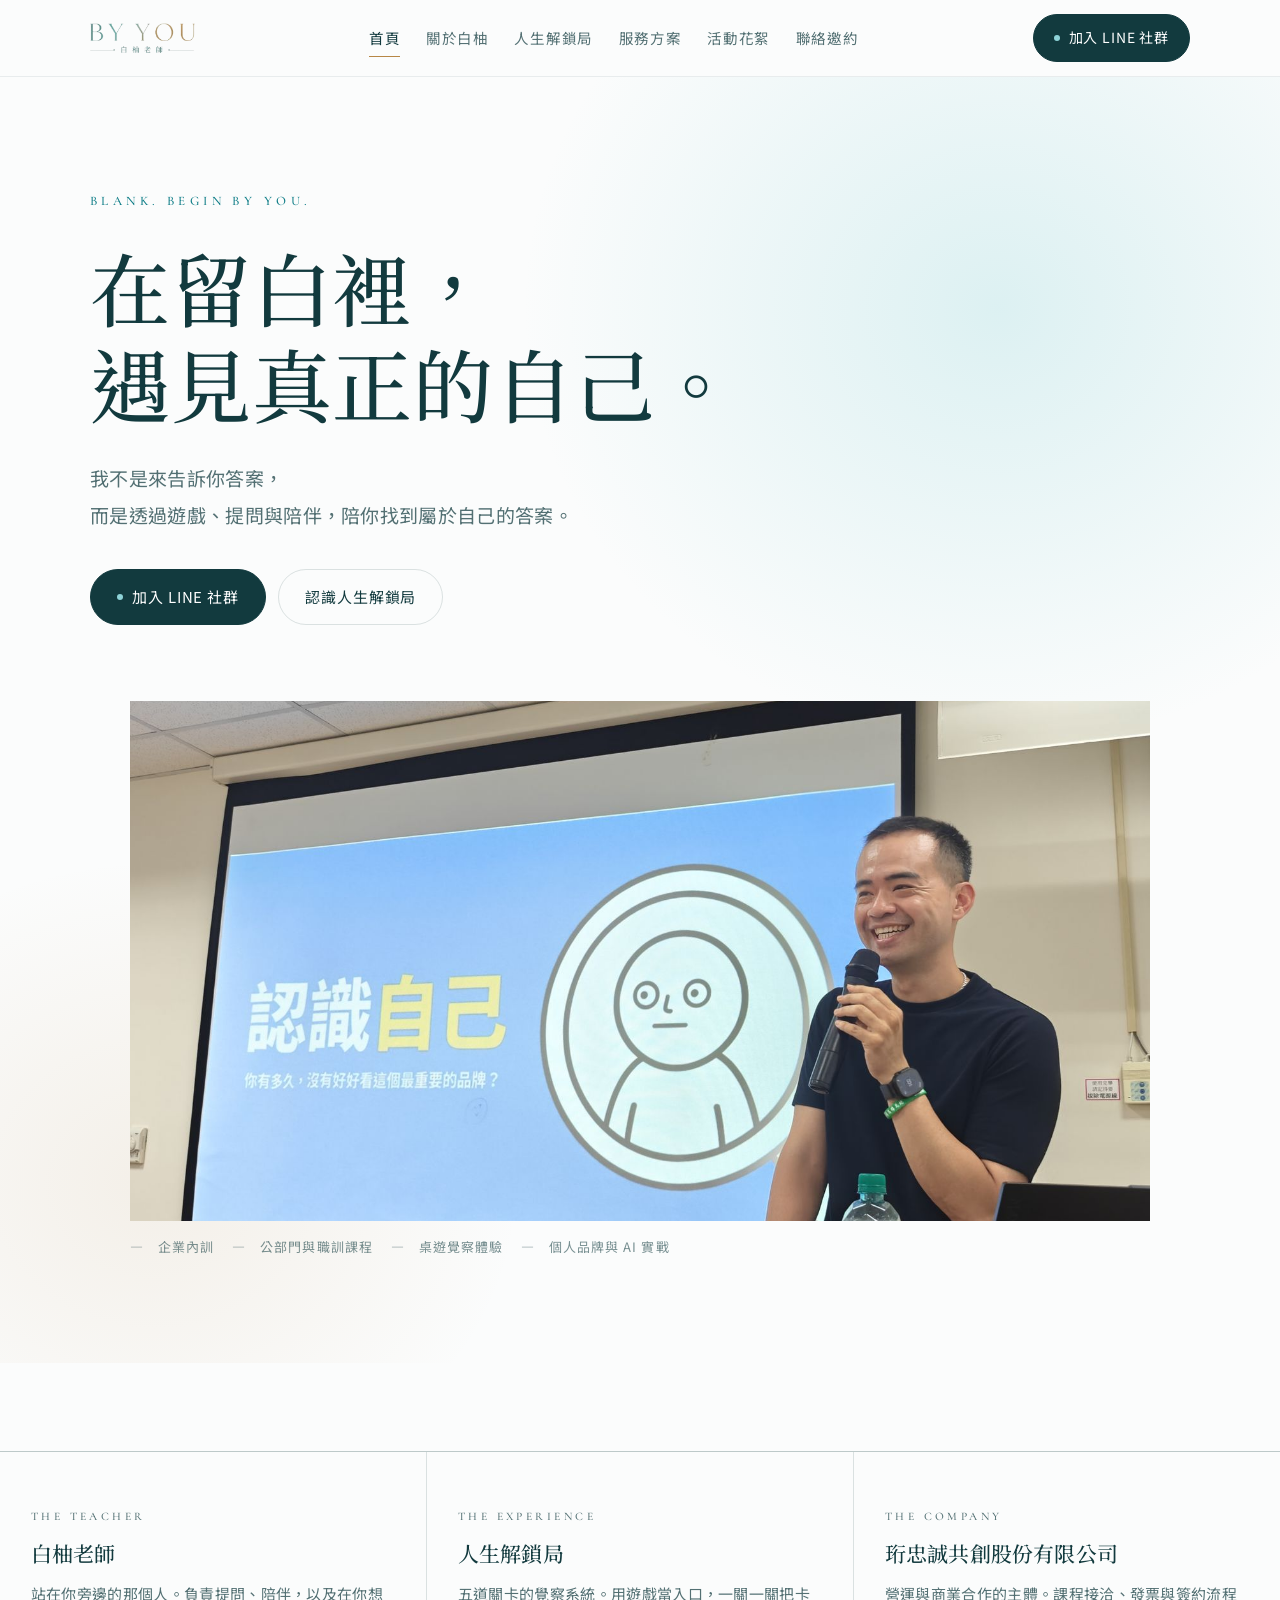
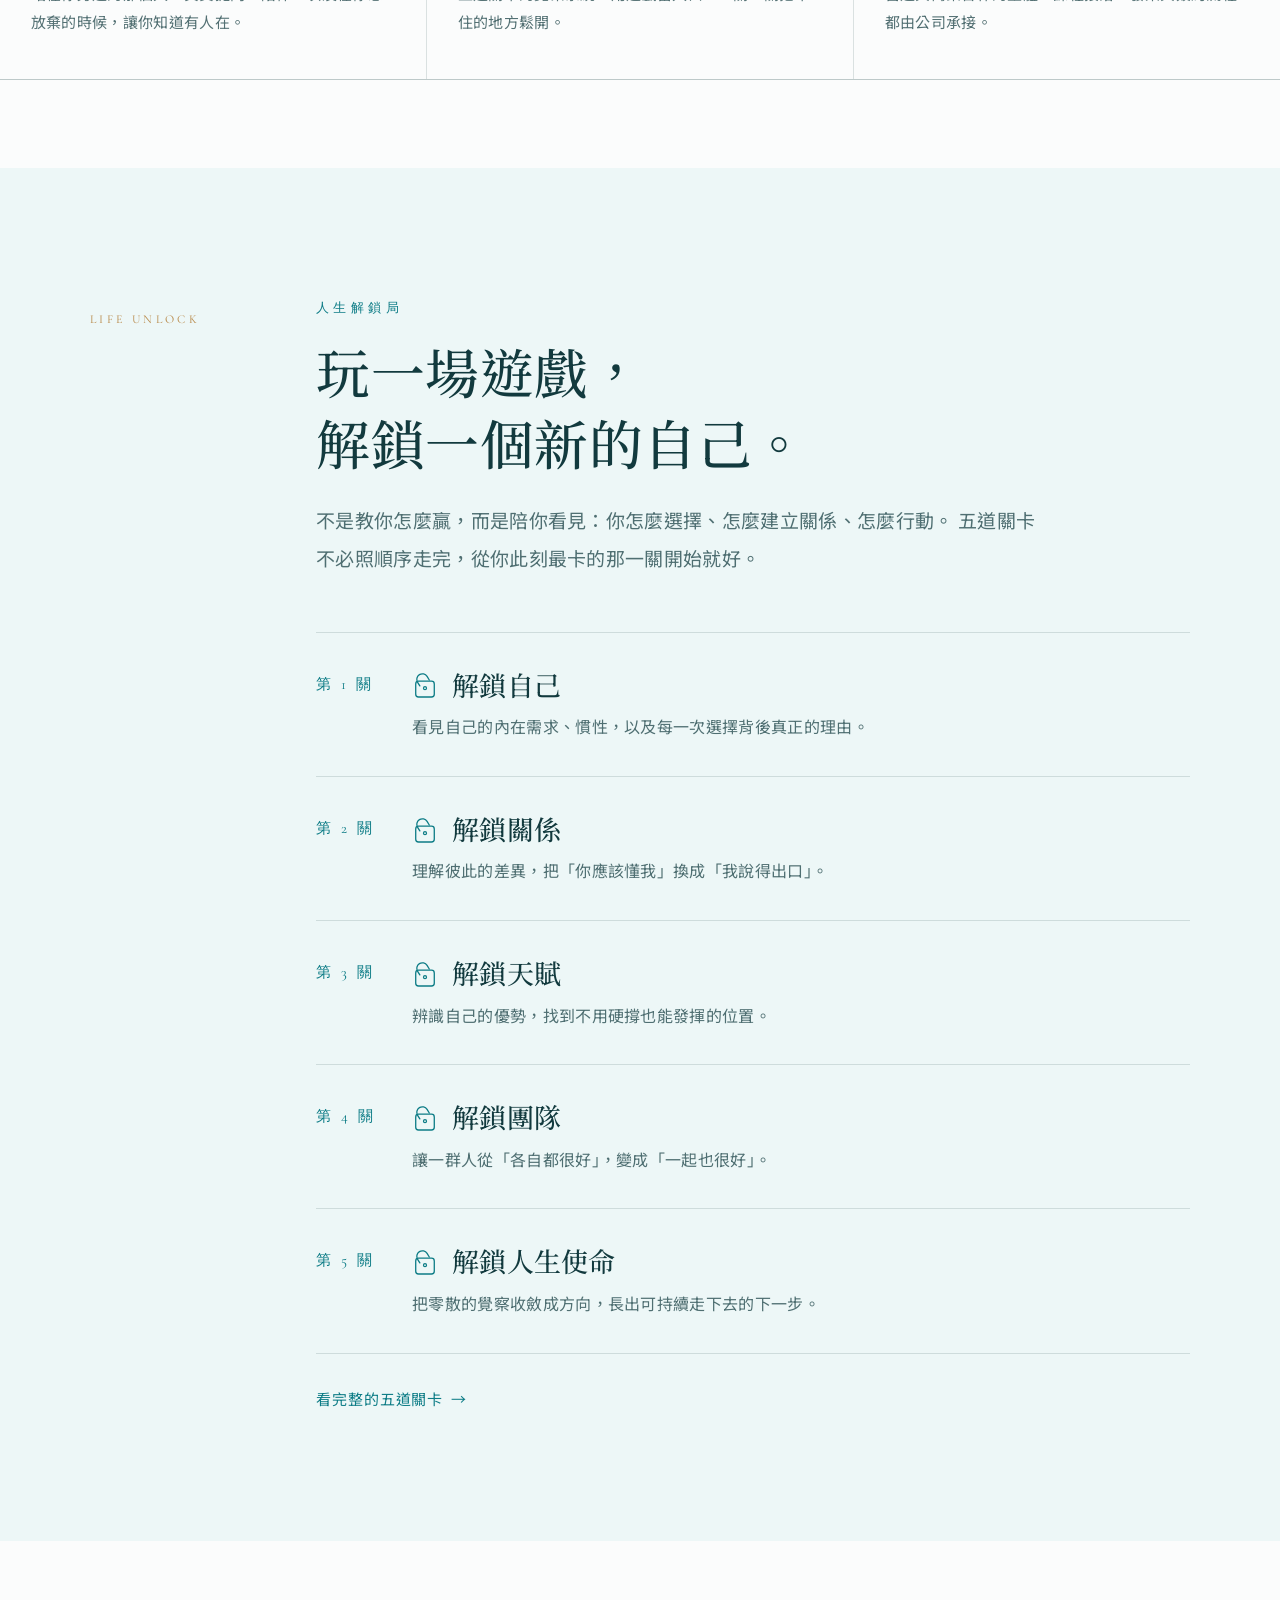
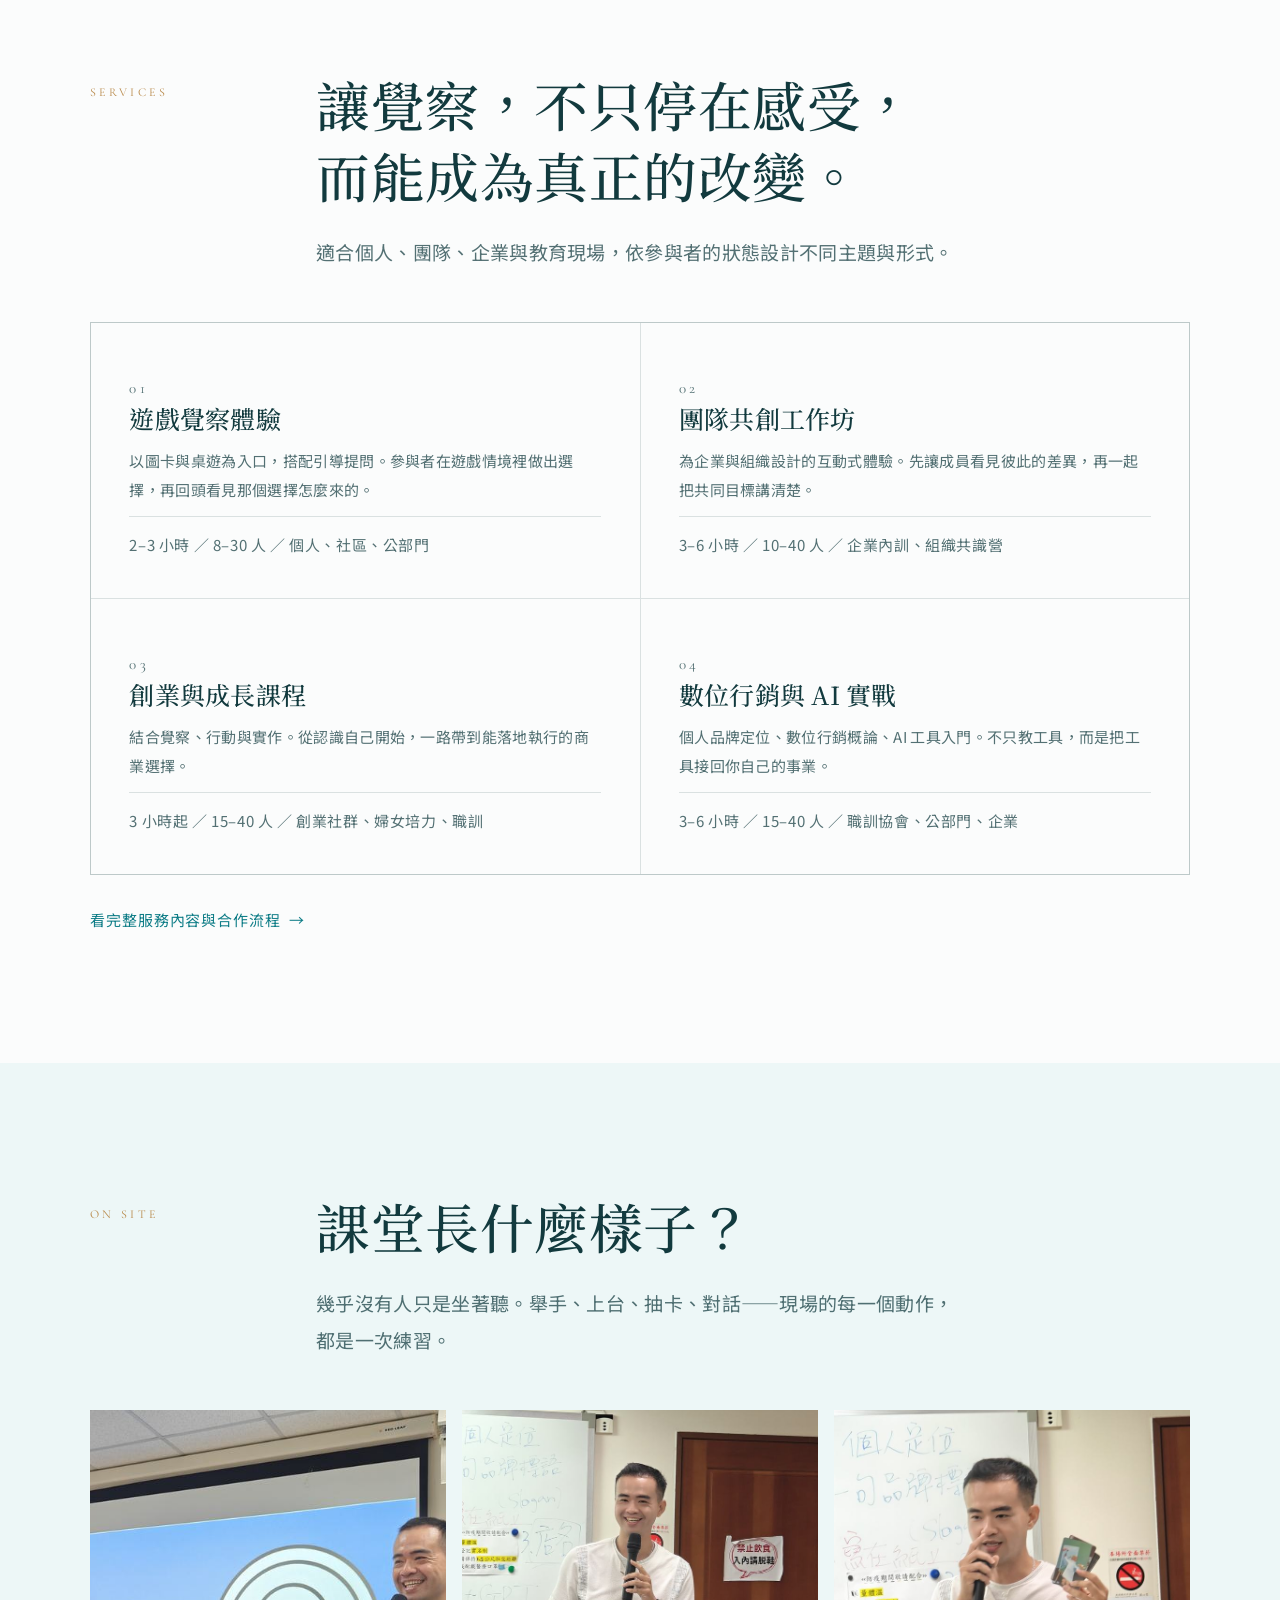
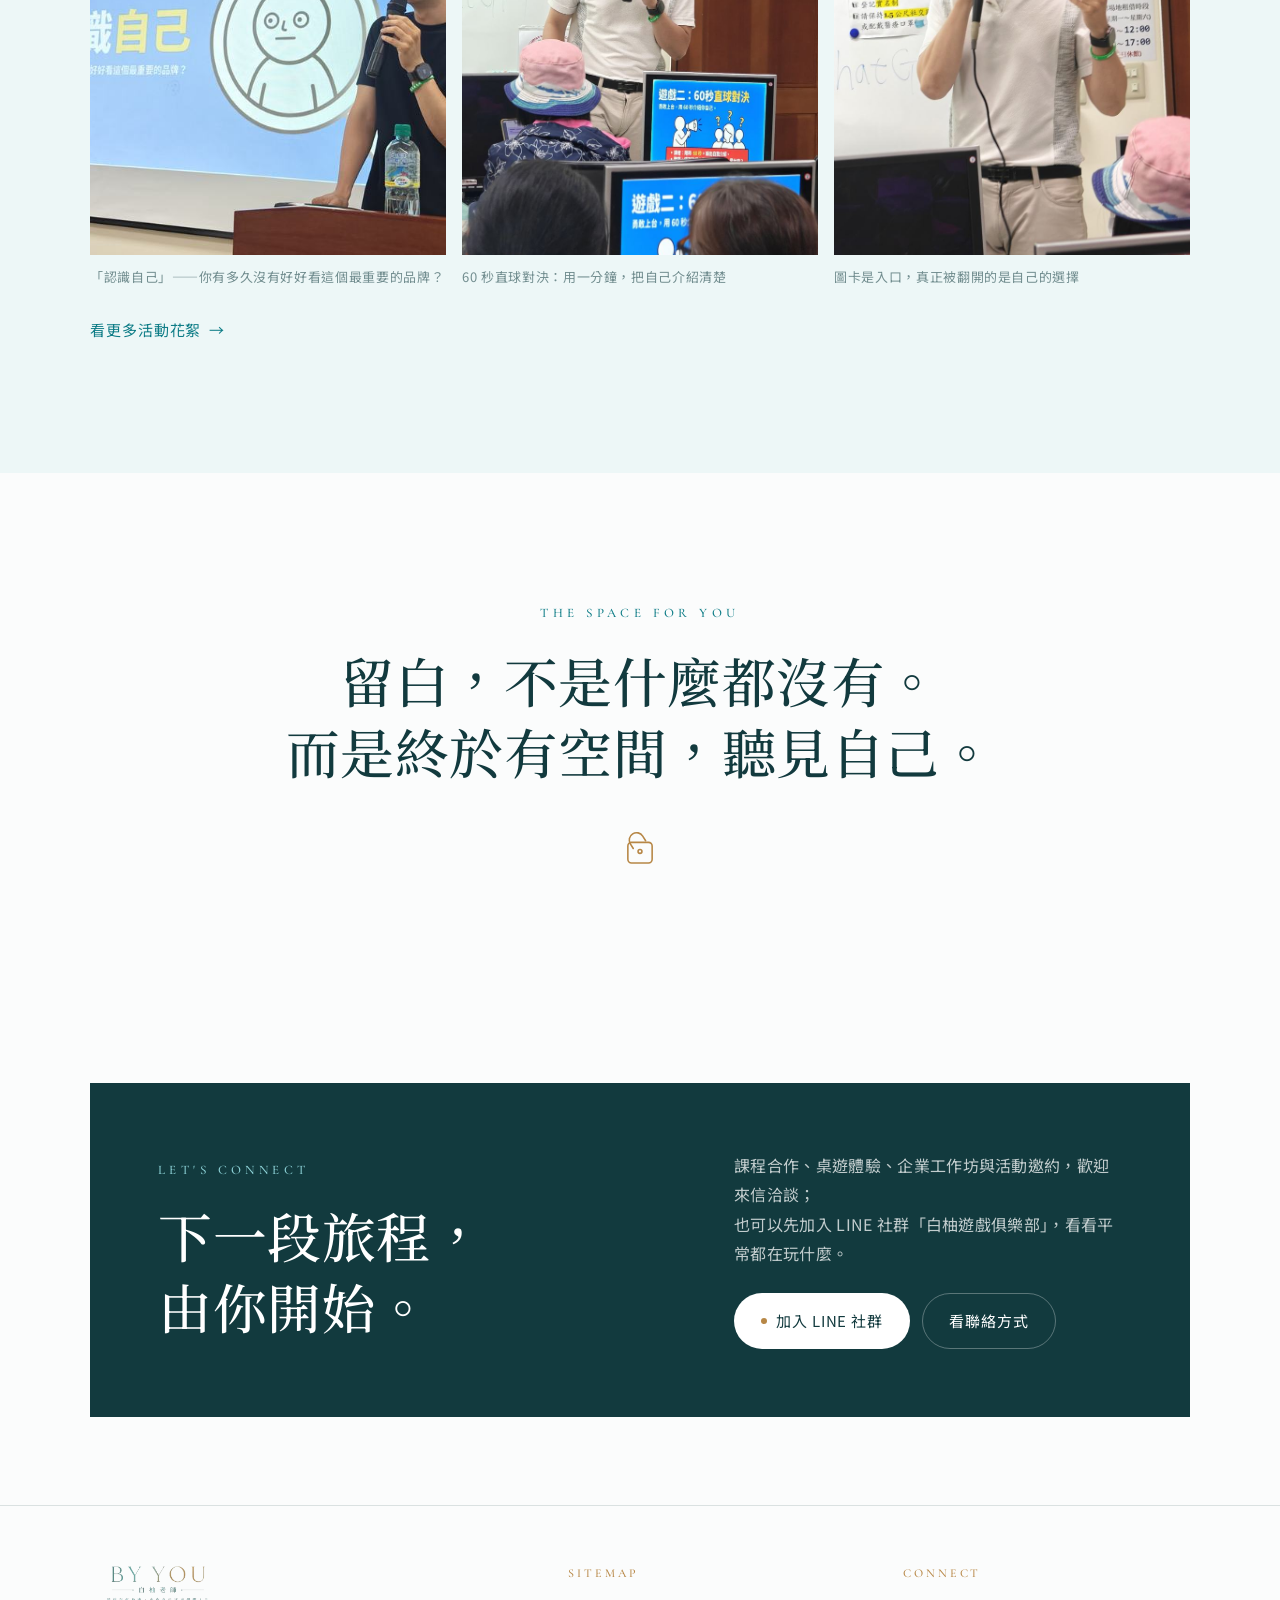
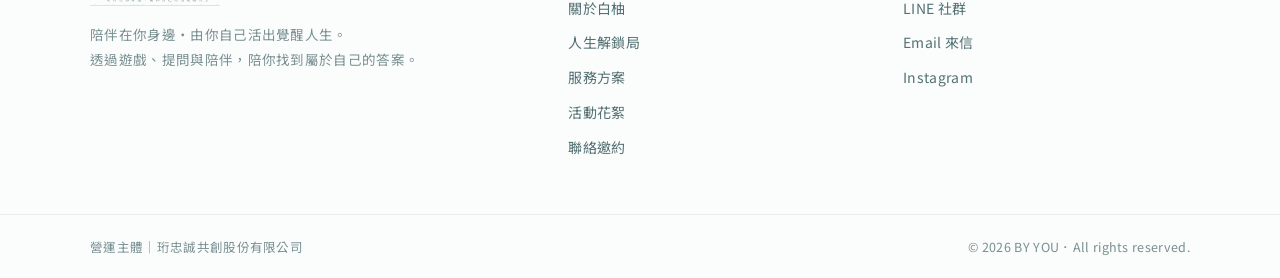
==== index.html @ 6348e29b "Add files via upload First version" ====
<!doctype html>
<html lang="zh-Hant">
<head>
<meta charset="utf-8">
<meta name="viewport" content="width=device-width,initial-scale=1">
<title>白柚老師 BY YOU｜在留白裡，遇見真正的自己</title>
<meta name="description" content="白柚老師透過遊戲、提問與陪伴，陪你看見自己、理解自己，活出由你選擇的人生。提供遊戲覺察體驗、團隊共創工作坊、創業成長課程與數位行銷 AI 實戰。">
<meta name="theme-color" content="#123a3e">
<meta property="og:type" content="website">
<meta property="og:site_name" content="BY YOU｜白柚老師">
<meta property="og:title" content="白柚老師 BY YOU｜在留白裡，遇見真正的自己">
<meta property="og:description" content="白柚老師透過遊戲、提問與陪伴，陪你看見自己、理解自己，活出由你選擇的人生。提供遊戲覺察體驗、團隊共創工作坊、創業成長課程與數位行銷 AI 實戰。">
<meta property="og:image" content="assets/img/og-cover.jpg">
<meta property="og:locale" content="zh_TW">
<meta name="twitter:card" content="summary_large_image">
<link rel="icon" href="favicon.svg" type="image/svg+xml">
<link rel="apple-touch-icon" href="assets/img/apple-touch-icon.png">
<link rel="preconnect" href="https://fonts.googleapis.com">
<link rel="preconnect" href="https://fonts.gstatic.com" crossorigin>
<link rel="stylesheet" href="https://fonts.googleapis.com/css2?family=Cormorant+Garamond:wght@300;400;500&family=Noto+Sans+TC:wght@300;400;500&family=Noto+Serif+TC:wght@400;500;600&display=swap">
<link rel="stylesheet" href="assets/css/style.css">
</head>
<body>
<a class="skip" href="#main">跳到主要內容</a>
<header class="hd">
  <div class="hd__in">
    <a class="hd__logo" href="index.html" aria-label="BY YOU 白柚老師 首頁">
      <img src="assets/img/logo-mark.png" alt="BY YOU 白柚老師" width="332" height="95">
    </a>
    <nav class="hd__nav" aria-label="主選單"><a href="index.html" aria-current="page">首頁</a><a href="about.html">關於白柚</a><a href="unlock.html">人生解鎖局</a><a href="services.html">服務方案</a><a href="gallery.html">活動花絮</a><a href="contact.html">聯絡邀約</a></nav>
    <a class="btn btn--solid hd__cta" data-link="line" href="contact.html">
      <span class="btn__dot"></span>加入 LINE 社群
    </a>
    <button class="hd__burger" type="button" aria-label="開啟選單" aria-expanded="false" aria-controls="mobile-menu">
      <span></span>
    </button>
  </div>
</header>
<nav class="menu" id="mobile-menu" aria-label="行動版選單">
  <a href="index.html" aria-current="page">首頁</a><a href="about.html">關於白柚</a><a href="unlock.html">人生解鎖局</a><a href="services.html">服務方案</a><a href="gallery.html">活動花絮</a><a href="contact.html">聯絡邀約</a>
  <a class="btn btn--solid" data-link="line" href="contact.html"><span class="btn__dot"></span>加入 LINE 社群</a>
</nav>

<main id="main">
<section class="hero">
  <div class="hero__in">
    <p class="eyebrow">Blank. Begin by you.</p>
    <h1 class="h-xl">在留白裡，<br>遇見真正的自己。</h1>
    <p class="lede">我不是來告訴你答案，<br>而是透過遊戲、提問與陪伴，陪你找到屬於自己的答案。</p>
    <div class="btns">
      <a class="btn btn--solid" data-link="line" href="contact.html"><span class="btn__dot"></span>加入 LINE 社群</a>
      <a class="btn" href="unlock.html">認識人生解鎖局</a>
    </div>
    <figure class="hero__fig" data-reveal>
      <img src="assets/img/gallery/talk-know-yourself.jpg" alt="白柚老師在課堂上帶領「認識自己」單元" width="1600" height="1203" fetchpriority="high">
      <figcaption class="hero__cap">
        <span>企業內訓</span><span>公部門與職訓課程</span><span>桌遊覺察體驗</span><span>個人品牌與 AI 實戰</span>
      </figcaption>
    </figure>
  </div>
</section>

<section class="sec--tight">
  <div class="tri">
    <article data-reveal>
      <p class="eyebrow">The teacher</p>
      <h3>白柚老師</h3>
      <p>站在你旁邊的那個人。負責提問、陪伴，以及在你想放棄的時候，讓你知道有人在。</p>
    </article>
    <article data-reveal>
      <p class="eyebrow">The experience</p>
      <h3>人生解鎖局</h3>
      <p>五道關卡的覺察系統。用遊戲當入口，一關一關把卡住的地方鬆開。</p>
    </article>
    <article data-reveal>
      <p class="eyebrow">The company</p>
      <h3><span data-text="company">珩忠誠共創股份有限公司</span></h3>
      <p>營運與商業合作的主體。課程接洽、發票與簽約流程都由公司承接。</p>
    </article>
  </div>
</section>

<section class="sec sec--mist">
  <div class="wrap">
    <div class="rail">
      <p class="label">Life unlock</p>
      <div>
        <p class="eyebrow">人生解鎖局</p>
        <h2 class="h-lg" style="margin-top:16px">玩一場遊戲，<br>解鎖一個新的自己。</h2>
        <p class="lede" style="margin-top:24px;max-width:38em">
          不是教你怎麼贏，而是陪你看見：你怎麼選擇、怎麼建立關係、怎麼行動。
          五道關卡不必照順序走完，從你此刻最卡的那一關開始就好。</p>
        <div class="track">
  <article class="gate" data-i="0">
    <div class="gate__no">第 1 關</div>
    <div>
      <div class="gate__hd"><svg class="lock" viewBox="0 0 28 34" aria-hidden="true"><path class="lock__shackle" d="M8 14V9.5a6 6 0 0 1 12 0V14"/><rect x="4" y="14" width="20" height="17" rx="3"/><circle cx="14" cy="21.5" r="1.6"/></svg><h3>解鎖自己</h3></div>
      <p>看見自己的內在需求、慣性，以及每一次選擇背後真正的理由。</p>
      
    </div>
  </article>
  <article class="gate" data-i="1">
    <div class="gate__no">第 2 關</div>
    <div>
      <div class="gate__hd"><svg class="lock" viewBox="0 0 28 34" aria-hidden="true"><path class="lock__shackle" d="M8 14V9.5a6 6 0 0 1 12 0V14"/><rect x="4" y="14" width="20" height="17" rx="3"/><circle cx="14" cy="21.5" r="1.6"/></svg><h3>解鎖關係</h3></div>
      <p>理解彼此的差異，把「你應該懂我」換成「我說得出口」。</p>
      
    </div>
  </article>
  <article class="gate" data-i="2">
    <div class="gate__no">第 3 關</div>
    <div>
      <div class="gate__hd"><svg class="lock" viewBox="0 0 28 34" aria-hidden="true"><path class="lock__shackle" d="M8 14V9.5a6 6 0 0 1 12 0V14"/><rect x="4" y="14" width="20" height="17" rx="3"/><circle cx="14" cy="21.5" r="1.6"/></svg><h3>解鎖天賦</h3></div>
      <p>辨識自己的優勢，找到不用硬撐也能發揮的位置。</p>
      
    </div>
  </article>
  <article class="gate" data-i="3">
    <div class="gate__no">第 4 關</div>
    <div>
      <div class="gate__hd"><svg class="lock" viewBox="0 0 28 34" aria-hidden="true"><path class="lock__shackle" d="M8 14V9.5a6 6 0 0 1 12 0V14"/><rect x="4" y="14" width="20" height="17" rx="3"/><circle cx="14" cy="21.5" r="1.6"/></svg><h3>解鎖團隊</h3></div>
      <p>讓一群人從「各自都很好」，變成「一起也很好」。</p>
      
    </div>
  </article>
  <article class="gate" data-i="4">
    <div class="gate__no">第 5 關</div>
    <div>
      <div class="gate__hd"><svg class="lock" viewBox="0 0 28 34" aria-hidden="true"><path class="lock__shackle" d="M8 14V9.5a6 6 0 0 1 12 0V14"/><rect x="4" y="14" width="20" height="17" rx="3"/><circle cx="14" cy="21.5" r="1.6"/></svg><h3>解鎖人生使命</h3></div>
      <p>把零散的覺察收斂成方向，長出可持續走下去的下一步。</p>
      
    </div>
  </article>
</div>
        <p style="margin-top:30px"><a class="tlink" href="unlock.html">看完整的五道關卡</a></p>
      </div>
    </div>
  </div>
</section>

<section class="sec">
  <div class="wrap">
    <div class="rail">
      <p class="label">Services</p>
      <div>
        <h2 class="h-lg">讓覺察，不只停在感受，<br>而能成為真正的改變。</h2>
        <p class="lede" style="margin-top:22px;max-width:34em">
          適合個人、團隊、企業與教育現場，依參與者的狀態設計不同主題與形式。</p>
      </div>
    </div>
    <div class="grid grid--2">
      <article class="card" data-reveal>
        <p class="card__k">01</p>
        <h3>遊戲覺察體驗</h3><p>以圖卡與桌遊為入口，搭配引導提問。參與者在遊戲情境裡做出選擇，再回頭看見那個選擇怎麼來的。</p>
        <p class="card__meta">2–3 小時 ／ 8–30 人 ／ 個人、社區、公部門</p>
      </article><article class="card" data-reveal>
        <p class="card__k">02</p>
        <h3>團隊共創工作坊</h3><p>為企業與組織設計的互動式體驗。先讓成員看見彼此的差異，再一起把共同目標講清楚。</p>
        <p class="card__meta">3–6 小時 ／ 10–40 人 ／ 企業內訓、組織共識營</p>
      </article><article class="card" data-reveal>
        <p class="card__k">03</p>
        <h3>創業與成長課程</h3><p>結合覺察、行動與實作。從認識自己開始，一路帶到能落地執行的商業選擇。</p>
        <p class="card__meta">3 小時起 ／ 15–40 人 ／ 創業社群、婦女培力、職訓</p>
      </article><article class="card" data-reveal>
        <p class="card__k">04</p>
        <h3>數位行銷與 AI 實戰</h3><p>個人品牌定位、數位行銷概論、AI 工具入門。不只教工具，而是把工具接回你自己的事業。</p>
        <p class="card__meta">3–6 小時 ／ 15–40 人 ／ 職訓協會、公部門、企業</p>
      </article>
    </div>
    <p style="margin-top:30px"><a class="tlink" href="services.html">看完整服務內容與合作流程</a></p>
  </div>
</section>

<section class="sec sec--mist">
  <div class="wrap">
    <div class="rail">
      <p class="label">On site</p>
      <div>
        <h2 class="h-lg">課堂長什麼樣子？</h2>
        <p class="lede" style="margin-top:22px;max-width:34em">
          幾乎沒有人只是坐著聽。舉手、上台、抽卡、對話——現場的每一個動作，都是一次練習。</p>
      </div>
    </div>
    <div class="strip">
      <figure><a href="gallery.html">
        <img src="assets/img/thumbs/talk-know-yourself.jpg" alt="「認識自己」——你有多久沒有好好看這個最重要的品牌？" loading="lazy">
      </a><figcaption>「認識自己」——你有多久沒有好好看這個最重要的品牌？</figcaption></figure><figure><a href="gallery.html">
        <img src="assets/img/thumbs/game-60sec-smile.jpg" alt="60 秒直球對決：用一分鐘，把自己介紹清楚" loading="lazy">
      </a><figcaption>60 秒直球對決：用一分鐘，把自己介紹清楚</figcaption></figure><figure><a href="gallery.html">
        <img src="assets/img/thumbs/cards-branding.jpg" alt="圖卡是入口，真正被翻開的是自己的選擇" loading="lazy">
      </a><figcaption>圖卡是入口，真正被翻開的是自己的選擇</figcaption></figure>
    </div>
    <p style="margin-top:26px"><a class="tlink" href="gallery.html">看更多活動花絮</a></p>
  </div>
</section>

<section class="sec" style="text-align:center">
  <div class="wrap" data-reveal>
    <p class="eyebrow">The space for you</p>
    <h2 class="h-lg" style="margin-top:20px">留白，不是什麼都沒有。<br>而是終於有空間，聽見自己。</h2>
    <svg class="mark" viewBox="0 0 28 34" aria-hidden="true"><path class="lock__shackle" d="M8 14V9.5a6 6 0 0 1 12 0V14"/><rect x="4" y="14" width="20" height="17" rx="3"/><circle cx="14" cy="21.5" r="1.6"/></svg>
  </div>
</section>

<section class="sec sec--tight">
  <div class="wrap">
    <div class="cta" data-reveal>
      <div>
        <p class="eyebrow">Let's connect</p>
        <h2 class="h-lg">下一段旅程，<br>由你開始。</h2>
      </div>
      <div>
        <p>課程合作、桌遊體驗、企業工作坊與活動邀約，歡迎來信洽談；<br>也可以先加入 LINE 社群「白柚遊戲俱樂部」，看看平常都在玩什麼。</p>
        <div class="btns">
          <a class="btn btn--light" data-link="line" href="contact.html"><span class="btn__dot"></span>加入 LINE 社群</a>
          <a class="btn" href="contact.html">看聯絡方式</a>
        </div>
      </div>
    </div>
  </div>
</section>
</main>
<footer class="ft">
  <div class="ft__in">
    <div>
      <img src="assets/img/logo.png" alt="BY YOU 白柚老師" width="463" height="142">
      <p>陪伴在你身邊・由你自己活出覺醒人生。<br>
      透過遊戲、提問與陪伴，陪你找到屬於自己的答案。</p>
    </div>
    <div>
      <h4>Sitemap</h4>
      <ul>
        <li><a href="about.html">關於白柚</a></li>
        <li><a href="unlock.html">人生解鎖局</a></li>
        <li><a href="services.html">服務方案</a></li>
        <li><a href="gallery.html">活動花絮</a></li>
        <li><a href="contact.html">聯絡邀約</a></li>
      </ul>
    </div>
    <div>
      <h4>Connect</h4>
      <ul>
        <li data-link-row><a data-link="line" href="contact.html">LINE 社群</a></li>
        <li data-link-row><a data-link="email" href="contact.html">Email 來信</a></li>
        <li data-link-row><a data-link="facebook" href="contact.html">Facebook</a></li>
        <li data-link-row><a data-link="instagram" href="contact.html">Instagram</a></li>
      </ul>
    </div>
  </div>
  <div class="ft__bar">
    <div>
      <span>營運主體｜<span data-text="company">珩忠誠共創股份有限公司</span></span>
      <span>© <span data-year>2026</span> BY YOU．All rights reserved.</span>
    </div>
  </div>
</footer>
<script src="assets/js/site-config.js"></script>
<script src="assets/js/main.js"></script>
</body>
</html>
---- assets/css/style.css ----
/* =========================================================
   BY YOU｜白柚老師　主樣式
   色票　ink 深墨青 / teal 主青綠 / gold 品牌金 / mist 淺青
   字體　中文標題 Noto Serif TC．英文標題 Cormorant Garamond．內文 Noto Sans TC
   ========================================================= */

:root{
  --ink:#123a3e;
  --ink-70:rgba(18,58,62,.72);
  --ink-55:rgba(18,58,62,.56);
  --teal:#0d7c86;
  --teal-soft:#8ed3d8;
  --gold:#b78746;
  --mist:#edf7f7;
  --paper:#fbfcfc;
  --line:rgba(18,58,62,.14);
  --line-soft:rgba(18,58,62,.08);

  --serif:"Noto Serif TC","Songti TC","PingFang TC","Microsoft JhengHei",serif;
  --sans:"Noto Sans TC","PingFang TC","Microsoft JhengHei","Helvetica Neue",Arial,sans-serif;
  --latin:"Cormorant Garamond",Georgia,"Times New Roman",serif;

  --gut:clamp(20px,5vw,40px);
  --sec:clamp(72px,10vw,132px);
  --max:1180px;
}

/* ---------- 基礎 ---------- */
*,*::before,*::after{box-sizing:border-box}
html{scroll-behavior:smooth;-webkit-text-size-adjust:100%}
body{
  margin:0;background:var(--paper);color:var(--ink);
  font-family:var(--sans);font-weight:400;font-size:16px;line-height:1.85;
  letter-spacing:.02em;-webkit-font-smoothing:antialiased;
}
img{max-width:100%;display:block}
a{color:inherit;text-decoration:none}
h1,h2,h3,h4{font-family:var(--serif);font-weight:500;margin:0;line-height:1.32;letter-spacing:.01em}
p{margin:0}
ul{margin:0;padding:0;list-style:none}
:focus-visible{outline:2px solid var(--teal);outline-offset:3px;border-radius:2px}
.skip{position:absolute;left:-9999px}
.skip:focus{left:16px;top:16px;z-index:99;background:var(--ink);color:#fff;padding:10px 16px;border-radius:999px}

/* ---------- 版面工具 ---------- */
.wrap{max-width:var(--max);margin-inline:auto;padding-inline:var(--gut)}
.sec{padding-block:var(--sec)}
.sec--tight{padding-block:clamp(56px,7vw,88px)}
.sec--mist{background:var(--mist)}
.rail{display:grid;grid-template-columns:170px minmax(0,1fr);gap:clamp(24px,5vw,56px)}
.stack>*+*{margin-top:22px}

.eyebrow{
  font-family:var(--latin);font-size:13px;font-weight:500;
  letter-spacing:.34em;text-transform:uppercase;color:var(--teal);margin:0;
}
.label{
  font-family:var(--latin);font-size:12px;letter-spacing:.28em;
  text-transform:uppercase;color:var(--gold);padding-top:12px;
}
.lede{font-size:clamp(17px,1.5vw,19px);color:var(--ink-70);line-height:1.95}
.muted{color:var(--ink-55);font-size:15px}
.h-xl{font-size:clamp(38px,6.4vw,80px);line-height:1.2}
.h-lg{font-size:clamp(30px,4.2vw,54px)}
.h-md{font-size:clamp(23px,2.6vw,32px)}
.rule{height:1px;background:var(--line);border:0;margin:0}

/* 品牌記號：鎖環弧線分隔 */
.mark{display:block;width:34px;height:42px;margin:38px auto 0;overflow:visible}
.mark *{fill:none;stroke:var(--gold);stroke-width:1.3;stroke-linecap:round}
.mark .lock__shackle{transform:rotate(-32deg) translate(-1px,-2px);transform-origin:20px 13px}

/* ---------- 按鈕 ---------- */
.btn{
  display:inline-flex;align-items:center;gap:9px;
  padding:13px 26px;border:1px solid var(--line);border-radius:999px;
  font-size:15px;letter-spacing:.06em;background:transparent;color:var(--ink);
  transition:background .25s ease,color .25s ease,border-color .25s ease,transform .25s ease;
}
.btn:hover{border-color:var(--ink);transform:translateY(-2px)}
.btn--solid{background:var(--ink);color:#fff;border-color:var(--ink)}
.btn--solid:hover{background:var(--teal);border-color:var(--teal)}
.btn--light{background:#fff;color:var(--ink);border-color:#fff}
.btn--light:hover{background:var(--mist);border-color:var(--mist)}
.btn__dot{width:6px;height:6px;border-radius:50%;background:var(--gold);flex:none}
.btn--solid .btn__dot{background:var(--teal-soft)}
.btns{display:flex;flex-wrap:wrap;gap:12px}

.tlink{
  display:inline-flex;align-items:center;gap:8px;color:var(--teal);
  font-size:15px;letter-spacing:.06em;border-bottom:1px solid transparent;transition:border-color .25s
}
.tlink:hover{border-color:var(--teal)}
.tlink::after{content:"→";transition:transform .25s}
.tlink:hover::after{transform:translateX(4px)}

/* ---------- 頁首 ---------- */
.hd{
  position:sticky;top:0;z-index:40;background:rgba(251,252,252,.9);
  backdrop-filter:blur(14px);-webkit-backdrop-filter:blur(14px);
  border-bottom:1px solid var(--line-soft);
}
.hd__in{max-width:var(--max);margin-inline:auto;padding-inline:var(--gut);
  height:76px;display:flex;align-items:center;justify-content:space-between;gap:20px}
.hd__logo img{height:30px;width:auto}
.hd__nav{display:flex;align-items:center;gap:clamp(14px,2vw,28px)}
.hd__nav a{font-size:14.5px;letter-spacing:.05em;color:var(--ink-70);position:relative;padding-block:6px}
.hd__nav a:hover{color:var(--ink)}
.hd__nav a[aria-current="page"]{color:var(--ink)}
.hd__nav a[aria-current="page"]::after{
  content:"";position:absolute;left:0;right:0;bottom:0;height:1px;background:var(--gold)
}
.hd__cta{padding:10px 20px;font-size:14px}
.hd__burger{display:none;width:44px;height:44px;border:1px solid var(--line);border-radius:50%;
  background:transparent;cursor:pointer;align-items:center;justify-content:center}
.hd__burger span{display:block;width:16px;height:1px;background:var(--ink);position:relative}
.hd__burger span::before,.hd__burger span::after{
  content:"";position:absolute;left:0;width:16px;height:1px;background:var(--ink);transition:transform .3s}
.hd__burger span::before{top:-5px}.hd__burger span::after{top:5px}
.hd__burger[aria-expanded="true"] span{background:transparent}
.hd__burger[aria-expanded="true"] span::before{top:0;transform:rotate(45deg)}
.hd__burger[aria-expanded="true"] span::after{top:0;transform:rotate(-45deg)}

/* 行動版選單 */
.menu{
  position:fixed;inset:0;z-index:39;background:var(--paper);
  display:flex;flex-direction:column;justify-content:center;gap:6px;
  padding:0 var(--gut);opacity:0;visibility:hidden;transition:opacity .3s ease,visibility .3s
}
.menu.is-open{opacity:1;visibility:visible}
.menu a{font-family:var(--serif);font-size:27px;padding:12px 0;border-bottom:1px solid var(--line-soft)}
.menu .btn{margin-top:26px;align-self:flex-start}

/* ---------- 首屏 ---------- */
.hero{
  position:relative;padding-block:clamp(64px,9vw,112px) clamp(56px,7vw,88px);
  background:
    radial-gradient(60% 55% at 78% 18%,rgba(141,211,216,.28),transparent 62%),
    radial-gradient(48% 42% at 12% 86%,rgba(183,135,70,.11),transparent 60%),
    var(--paper);
}
.hero__in{max-width:var(--max);margin-inline:auto;padding-inline:var(--gut)}
.hero h1{margin-top:26px}
.hero .lede{margin-top:28px;max-width:33em}
.hero .btns{margin-top:36px}
.hero__fig{margin-top:clamp(48px,6vw,76px);position:relative}
.hero__fig img{width:100%;height:clamp(280px,46vw,520px);object-fit:cover;object-position:center 28%}
.hero__cap{
  margin-top:14px;display:flex;flex-wrap:wrap;gap:8px 18px;
  font-size:13px;letter-spacing:.08em;color:var(--ink-55)
}
.hero__cap span::before{content:"—　"}

/* 頁面小首屏（內頁） */
.phead{padding-block:clamp(56px,7vw,96px) clamp(30px,4vw,48px);background:var(--paper)}
.phead h1{margin-top:20px}
.phead .lede{margin-top:22px;max-width:36em}

/* ---------- 三品牌分工 ---------- */
.tri{display:grid;grid-template-columns:repeat(3,1fr);gap:1px;background:var(--line);border-block:1px solid var(--line)}
.tri article{background:var(--paper);padding:clamp(28px,3.4vw,42px) clamp(20px,2.4vw,32px)}
.tri h3{font-size:21px;margin-top:12px}
.tri p{margin-top:12px;color:var(--ink-70);font-size:15px;line-height:1.9}
.tri .eyebrow{font-size:11.5px;letter-spacing:.3em}

/* ---------- 解鎖軌跡（品牌記號元件） ---------- */
.track{margin-top:clamp(36px,5vw,56px);border-top:1px solid var(--line)}
.gate{
  display:grid;grid-template-columns:64px minmax(0,1fr);gap:clamp(16px,2.6vw,32px);
  padding-block:clamp(24px,3vw,34px);border-bottom:1px solid var(--line);position:relative
}
.gate__no{font-family:var(--latin);font-size:15px;letter-spacing:.2em;color:var(--gold);padding-top:4px}
.gate__hd{display:flex;align-items:center;gap:14px;flex-wrap:wrap}
.gate h3{font-size:clamp(21px,2.2vw,27px)}
.gate p{margin-top:10px;color:var(--ink-70);max-width:46em}
.gate__for{margin-top:12px;font-size:14px;color:var(--ink-55);letter-spacing:.04em}
.gate__for b{font-weight:400;color:var(--teal)}

.lock{width:26px;height:32px;flex:none;overflow:visible}
.lock path,.lock rect,.lock circle{fill:none;stroke:var(--ink);stroke-width:1.4;stroke-linecap:round}
.lock__shackle{
  transform-origin:20px 13px;
  transition:transform .55s cubic-bezier(.2,.75,.25,1);
}
.gate.is-open .lock path,.gate.is-open .lock rect,.gate.is-open .lock circle{stroke:var(--teal)}
.gate.is-open .lock__shackle{transform:rotate(-32deg) translate(-1px,-2px)}
.gate.is-open .gate__no{color:var(--teal)}

/* ---------- 卡片 ---------- */
.grid{display:grid;gap:1px;background:var(--line);border:1px solid var(--line);margin-top:clamp(34px,4.5vw,52px)}
.grid--3{grid-template-columns:repeat(3,1fr)}
.grid--2{grid-template-columns:repeat(2,1fr)}
.card{background:var(--paper);padding:clamp(28px,3vw,40px);display:flex;flex-direction:column;min-height:250px}
.sec--mist .card{background:var(--mist)}
.card h3{font-size:clamp(20px,2vw,25px);margin-top:auto}
.card p{margin-top:12px;color:var(--ink-70);font-size:15px;line-height:1.9}
.card__k{font-family:var(--latin);font-size:13px;letter-spacing:.24em;color:var(--gold);text-transform:uppercase}
.card__meta{margin-top:18px;padding-top:14px;border-top:1px solid var(--line);font-size:13.5px;color:var(--ink-55);letter-spacing:.04em}

/* 條列 */
.ticks li{position:relative;padding-left:26px;margin-top:12px;color:var(--ink-70)}
.ticks li::before{
  content:"";position:absolute;left:0;top:12px;width:12px;height:1px;background:var(--gold)
}
.steps{counter-reset:s;margin-top:12px}
.steps li{counter-increment:s;position:relative;padding-left:44px;margin-top:20px;color:var(--ink-70)}
.steps li::before{
  content:"0" counter(s);position:absolute;left:0;top:0;
  font-family:var(--latin);font-size:14px;letter-spacing:.14em;color:var(--gold)
}
.steps b{display:block;font-family:var(--serif);font-size:19px;font-weight:500;color:var(--ink);margin-bottom:2px}

/* 引言 */
.quote{
  margin-top:clamp(34px,4.5vw,52px);padding:clamp(28px,3.6vw,44px);
  border:1px solid var(--line);background:#fff;
  display:flex;justify-content:space-between;align-items:baseline;gap:18px;flex-wrap:wrap
}
.quote span{font-family:var(--latin);font-size:19px;letter-spacing:.14em;color:var(--ink-55)}
.quote strong{font-family:var(--latin);font-size:clamp(34px,5vw,54px);font-weight:400;color:var(--teal);letter-spacing:.04em}

/* 人像 / 圖文 */
.split{display:grid;grid-template-columns:minmax(0,.86fr) minmax(0,1.14fr);gap:clamp(28px,5vw,64px);align-items:start}
.split img{width:100%;aspect-ratio:4/5;object-fit:cover;object-position:center 30%}
.figcap{margin-top:12px;font-size:13px;color:var(--ink-55);letter-spacing:.06em}

/* 場域標籤 */
.tags{display:flex;flex-wrap:wrap;gap:10px;margin-top:26px}
.tags li{border:1px solid var(--line);border-radius:999px;padding:8px 18px;font-size:14px;color:var(--ink-70)}

.strip{display:grid;grid-template-columns:repeat(3,1fr);gap:16px;margin-top:clamp(34px,4.5vw,52px)}
.strip figure{margin:0}
.strip img{width:100%;aspect-ratio:4/5;object-fit:cover}
.strip figcaption{margin-top:10px;font-size:13px;color:var(--ink-55);letter-spacing:.05em}
@media (max-width:640px){.strip{grid-template-columns:1fr}}

/* ---------- 花絮 ---------- */
.shots{columns:3;column-gap:14px;margin-top:clamp(34px,4.5vw,52px)}
.shots button{
  display:block;width:100%;padding:0;border:0;background:none;cursor:zoom-in;
  margin-bottom:14px;break-inside:avoid;position:relative
}
.shots img{width:100%;transition:opacity .3s ease,transform .5s ease}
.shots button:hover img{opacity:.86;transform:scale(1.012)}
.shots figcaption{
  margin-top:8px;font-size:13px;color:var(--ink-55);letter-spacing:.05em;text-align:left
}

/* 燈箱 */
.lb{position:fixed;inset:0;z-index:60;background:rgba(18,58,62,.94);
  display:flex;align-items:center;justify-content:center;padding:24px;
  opacity:0;visibility:hidden;transition:opacity .3s ease,visibility .3s}
.lb.is-open{opacity:1;visibility:visible}
.lb img{max-width:min(1100px,92vw);max-height:82vh;object-fit:contain}
.lb__cap{position:absolute;bottom:26px;left:0;right:0;text-align:center;color:rgba(255,255,255,.72);font-size:14px;letter-spacing:.08em}
.lb__x,.lb__p,.lb__n{
  position:absolute;top:22px;right:22px;width:46px;height:46px;border-radius:50%;
  border:1px solid rgba(255,255,255,.32);background:transparent;color:#fff;font-size:19px;cursor:pointer;
  display:flex;align-items:center;justify-content:center;transition:background .25s}
.lb__x:hover,.lb__p:hover,.lb__n:hover{background:rgba(255,255,255,.14)}
.lb__p{top:50%;left:22px;right:auto;transform:translateY(-50%)}
.lb__n{top:50%;right:22px;transform:translateY(-50%)}

/* ---------- 行動呼籲區塊 ---------- */
.cta{background:var(--ink);color:#fff;padding:clamp(40px,5.4vw,68px);
  display:grid;grid-template-columns:1.15fr .85fr;gap:clamp(28px,4vw,52px);align-items:center}
.cta .eyebrow{color:var(--teal-soft)}
.cta h2{margin-top:18px}
.cta p{color:rgba(255,255,255,.74)}
.cta .btns{margin-top:24px}
.cta .btn{border-color:rgba(255,255,255,.3);color:#fff}
.cta .btn:hover{border-color:#fff}
.cta .btn--light{color:var(--ink)}

/* 聯絡資訊列 */
.info{border-top:1px solid var(--line);margin-top:clamp(34px,4.5vw,52px)}
.info div{display:grid;grid-template-columns:180px minmax(0,1fr);gap:20px;
  padding-block:22px;border-bottom:1px solid var(--line);align-items:baseline}
.info dt{font-family:var(--latin);font-size:12.5px;letter-spacing:.22em;text-transform:uppercase;color:var(--gold)}
.info dd{margin:0;color:var(--ink-70)}
.info dd a{border-bottom:1px solid var(--line);transition:border-color .25s}
.info dd a:hover{border-color:var(--teal);color:var(--teal)}

/* ---------- 頁尾 ---------- */
.ft{border-top:1px solid var(--line);margin-top:0}
.ft__in{max-width:var(--max);margin-inline:auto;padding:clamp(40px,5vw,60px) var(--gut) 44px;
  display:grid;grid-template-columns:1.5fr 1fr 1fr;gap:clamp(26px,4vw,48px)}
.ft img{height:40px;width:auto;margin-bottom:16px}
.ft p{font-size:13.5px;color:var(--ink-55);line-height:1.9}
.ft h4{font-family:var(--latin);font-size:12px;letter-spacing:.24em;text-transform:uppercase;color:var(--gold);margin-bottom:14px}
.ft li{margin-bottom:9px;font-size:14px;color:var(--ink-70)}
.ft li a:hover{color:var(--teal)}
.ft__bar{border-top:1px solid var(--line-soft)}
.ft__bar div{max-width:var(--max);margin-inline:auto;padding:20px var(--gut);
  display:flex;justify-content:space-between;gap:16px;flex-wrap:wrap;font-size:12.5px;color:var(--ink-55)}

/* ---------- 進場動畫 ---------- */
[data-reveal]{opacity:0;transform:translateY(18px);transition:opacity .8s ease,transform .8s cubic-bezier(.2,.7,.3,1)}
[data-reveal].is-in{opacity:1;transform:none}

/* ---------- 響應式 ---------- */
@media (max-width:1000px){
  .hd__nav,.hd__cta{display:none}
  .hd__burger{display:flex}
  .rail{grid-template-columns:1fr;gap:14px}
  .label{padding-top:0}
  .grid--3{grid-template-columns:repeat(2,1fr)}
  .split{grid-template-columns:1fr}
  .shots{columns:2}
  .cta{grid-template-columns:1fr}
  .ft__in{grid-template-columns:1fr 1fr}
}
@media (max-width:640px){
  body{font-size:15.5px}
  .tri{grid-template-columns:1fr}
  .grid--3,.grid--2{grid-template-columns:1fr}
  .card{min-height:0}
  .shots{columns:1}
  .gate{grid-template-columns:44px minmax(0,1fr)}
  .info div{grid-template-columns:1fr;gap:4px}
  .ft__in{grid-template-columns:1fr}
  .quote{flex-direction:column;align-items:flex-start}
  .lb__p,.lb__n{display:none}
}

@media (prefers-reduced-motion:reduce){
  html{scroll-behavior:auto}
  *,*::before,*::after{animation-duration:.01ms!important;transition-duration:.01ms!important}
  [data-reveal]{opacity:1;transform:none}
}

@media print{
  .hd,.menu,.lb,.cta{display:none}
  body{background:#fff}
}
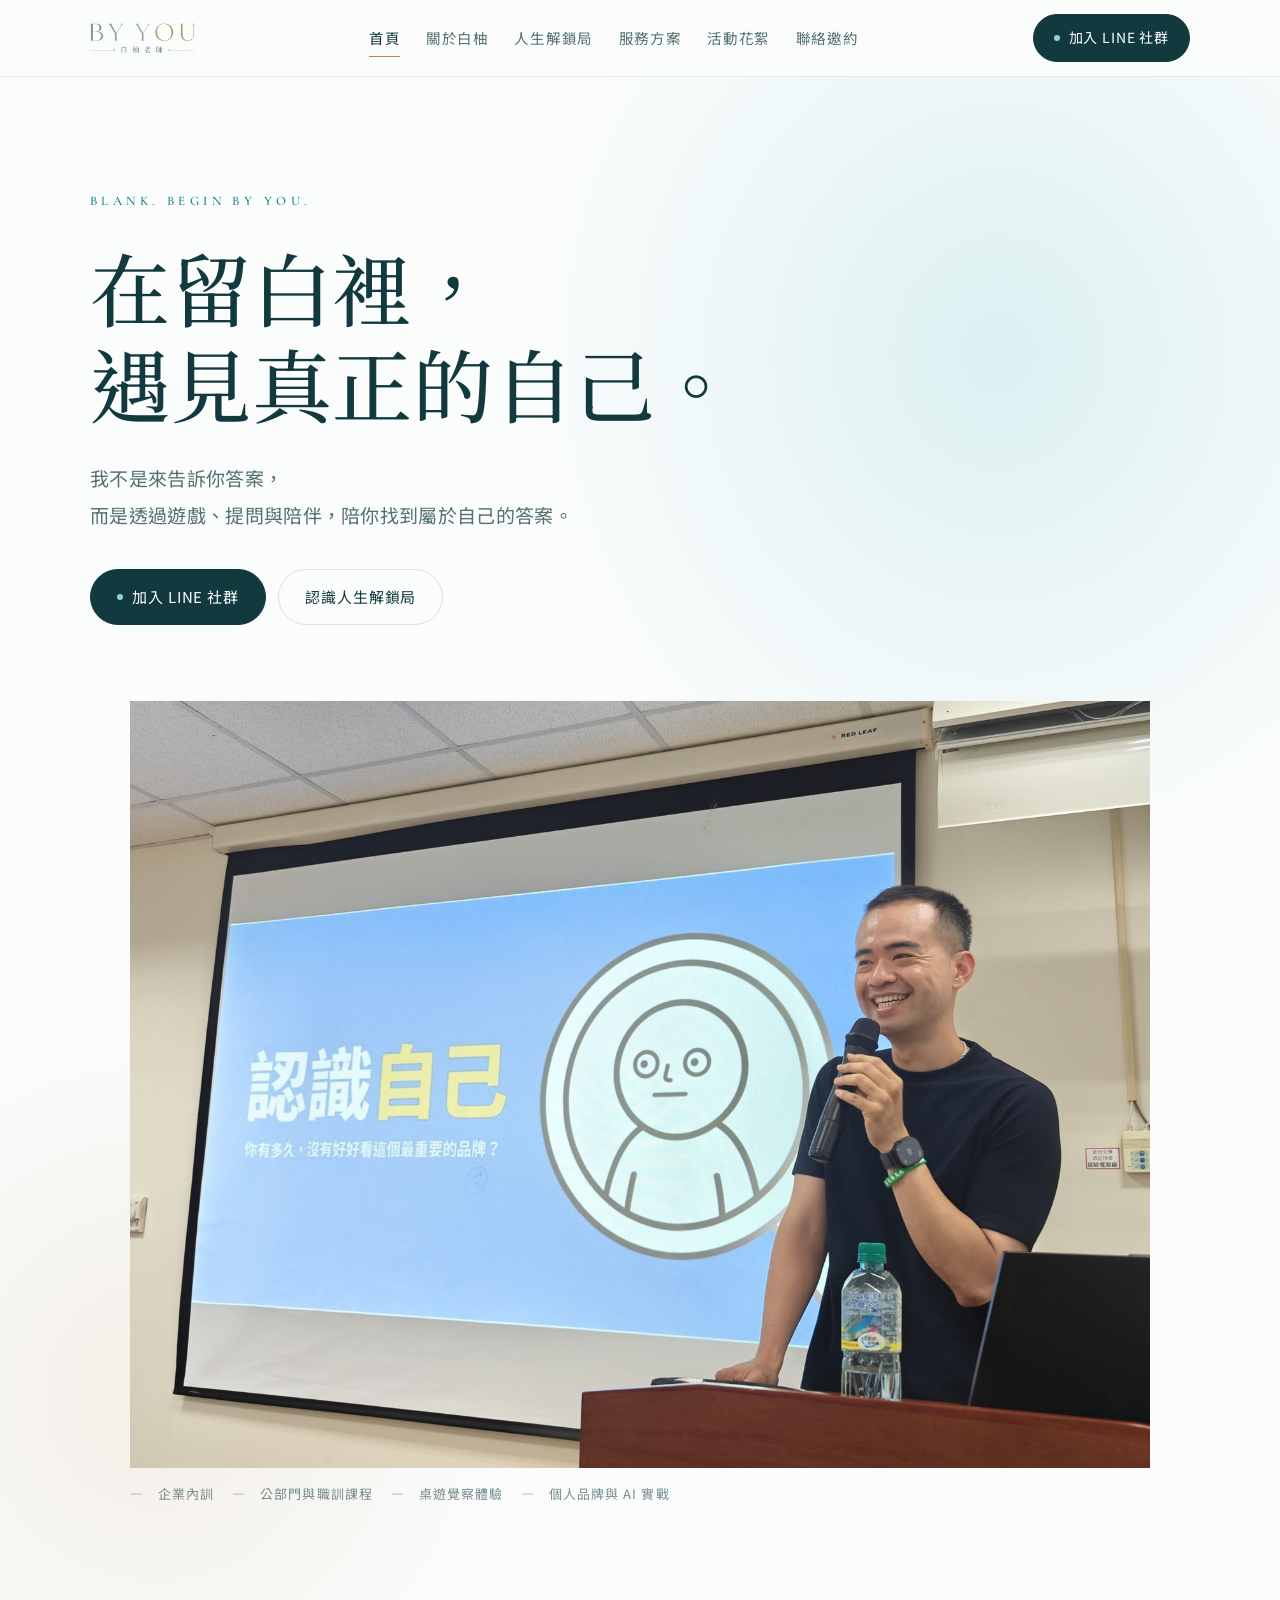
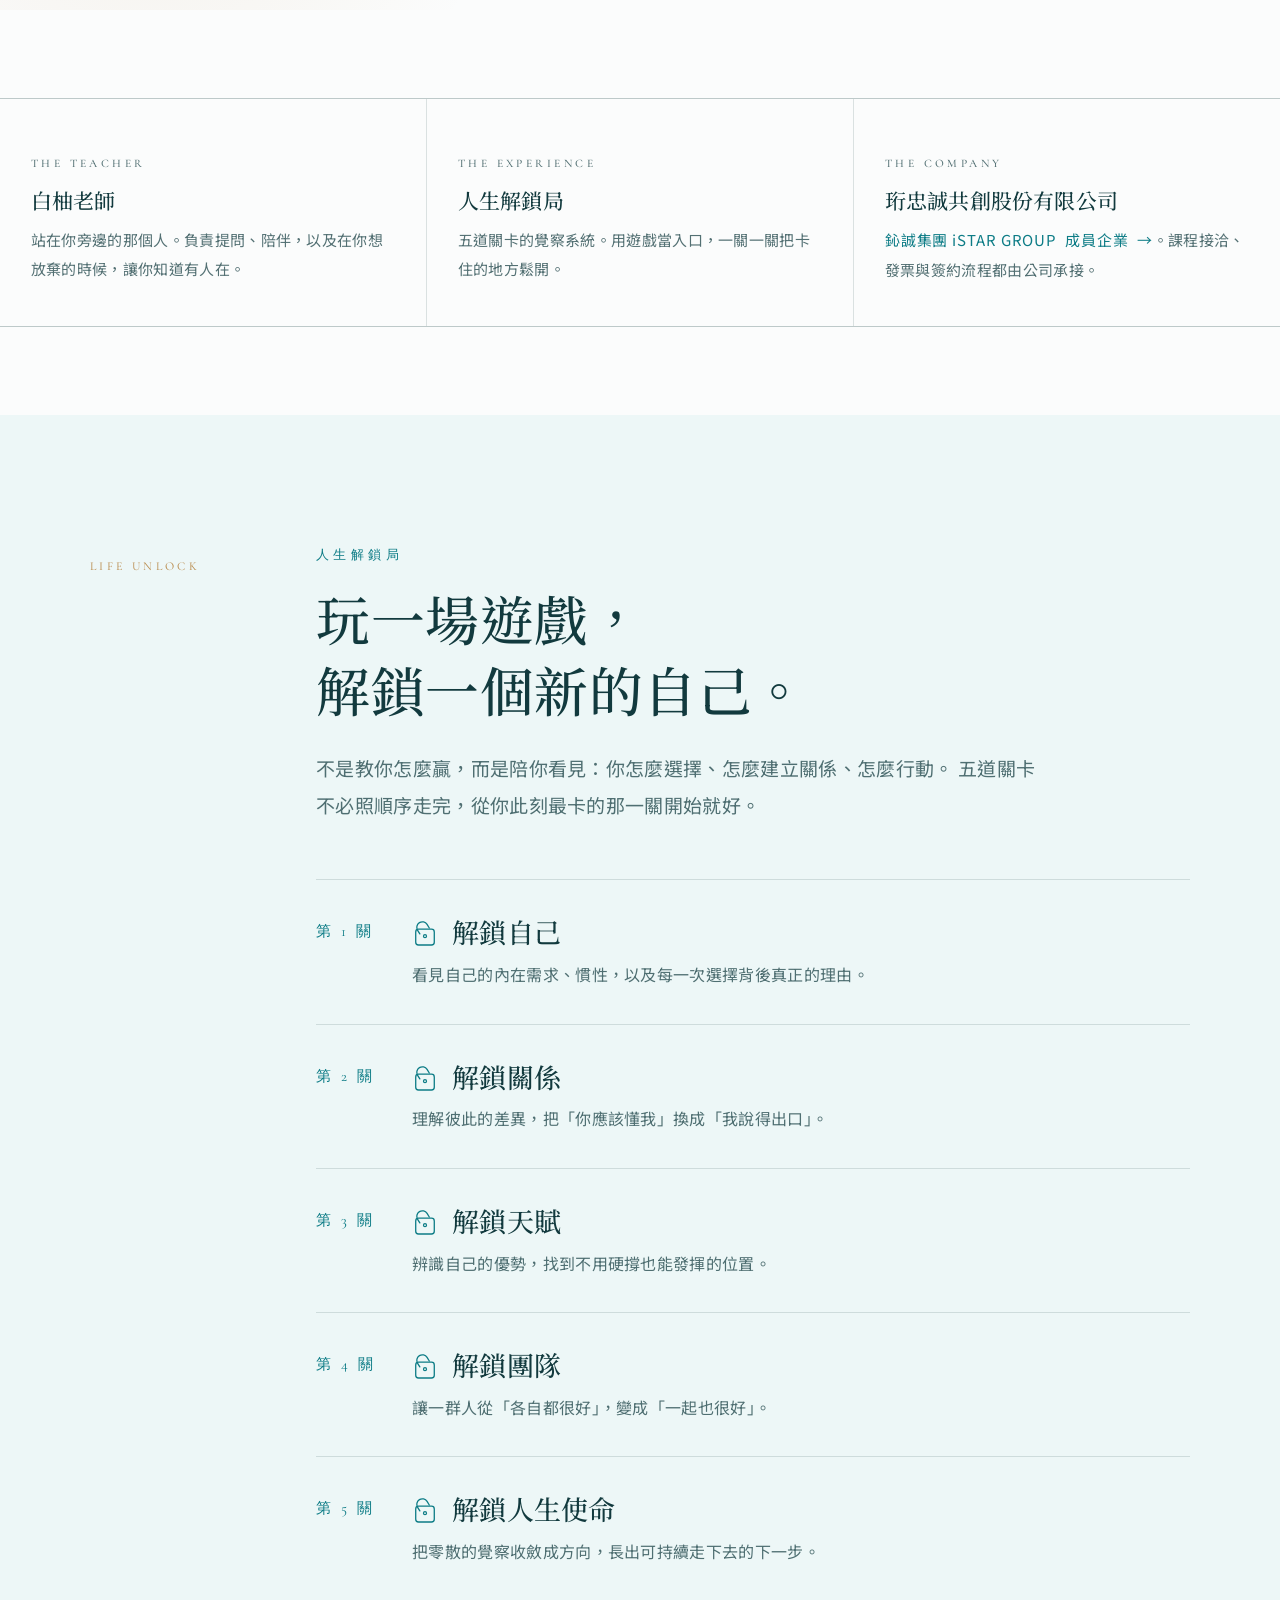
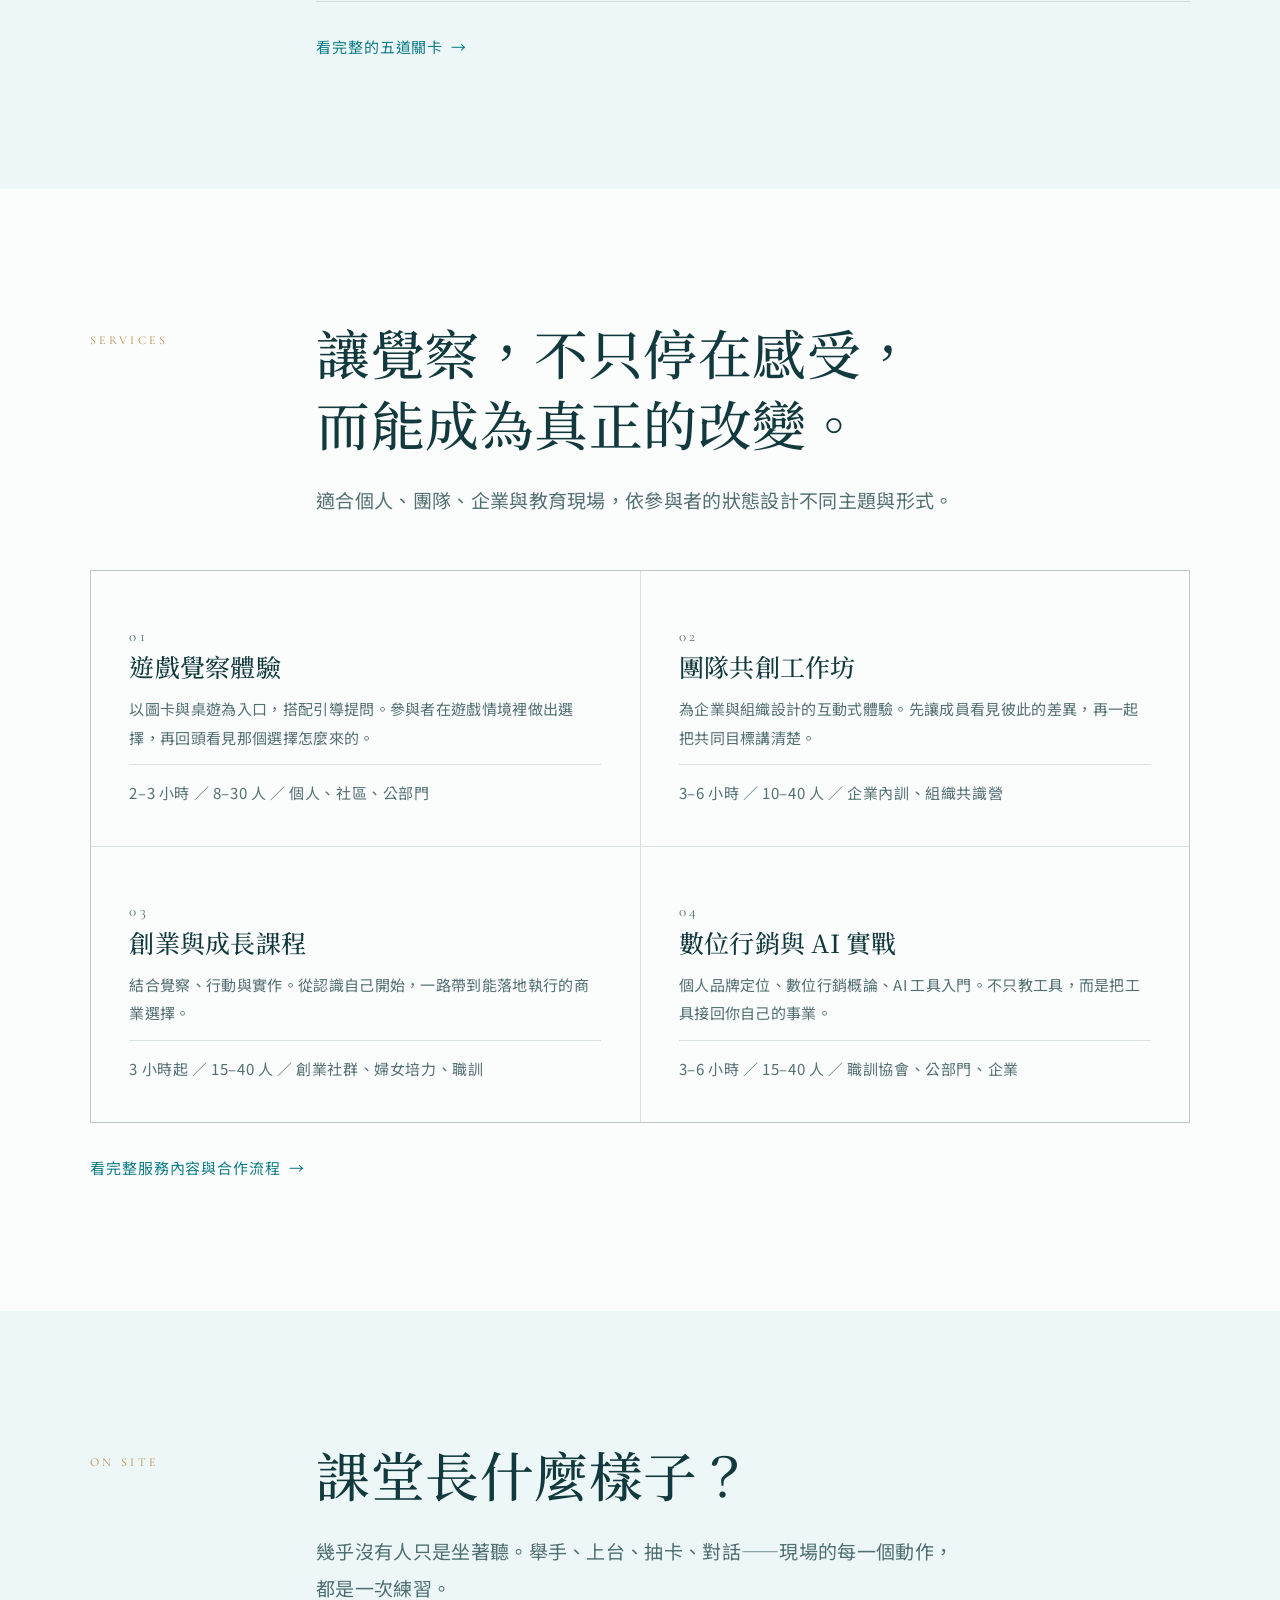
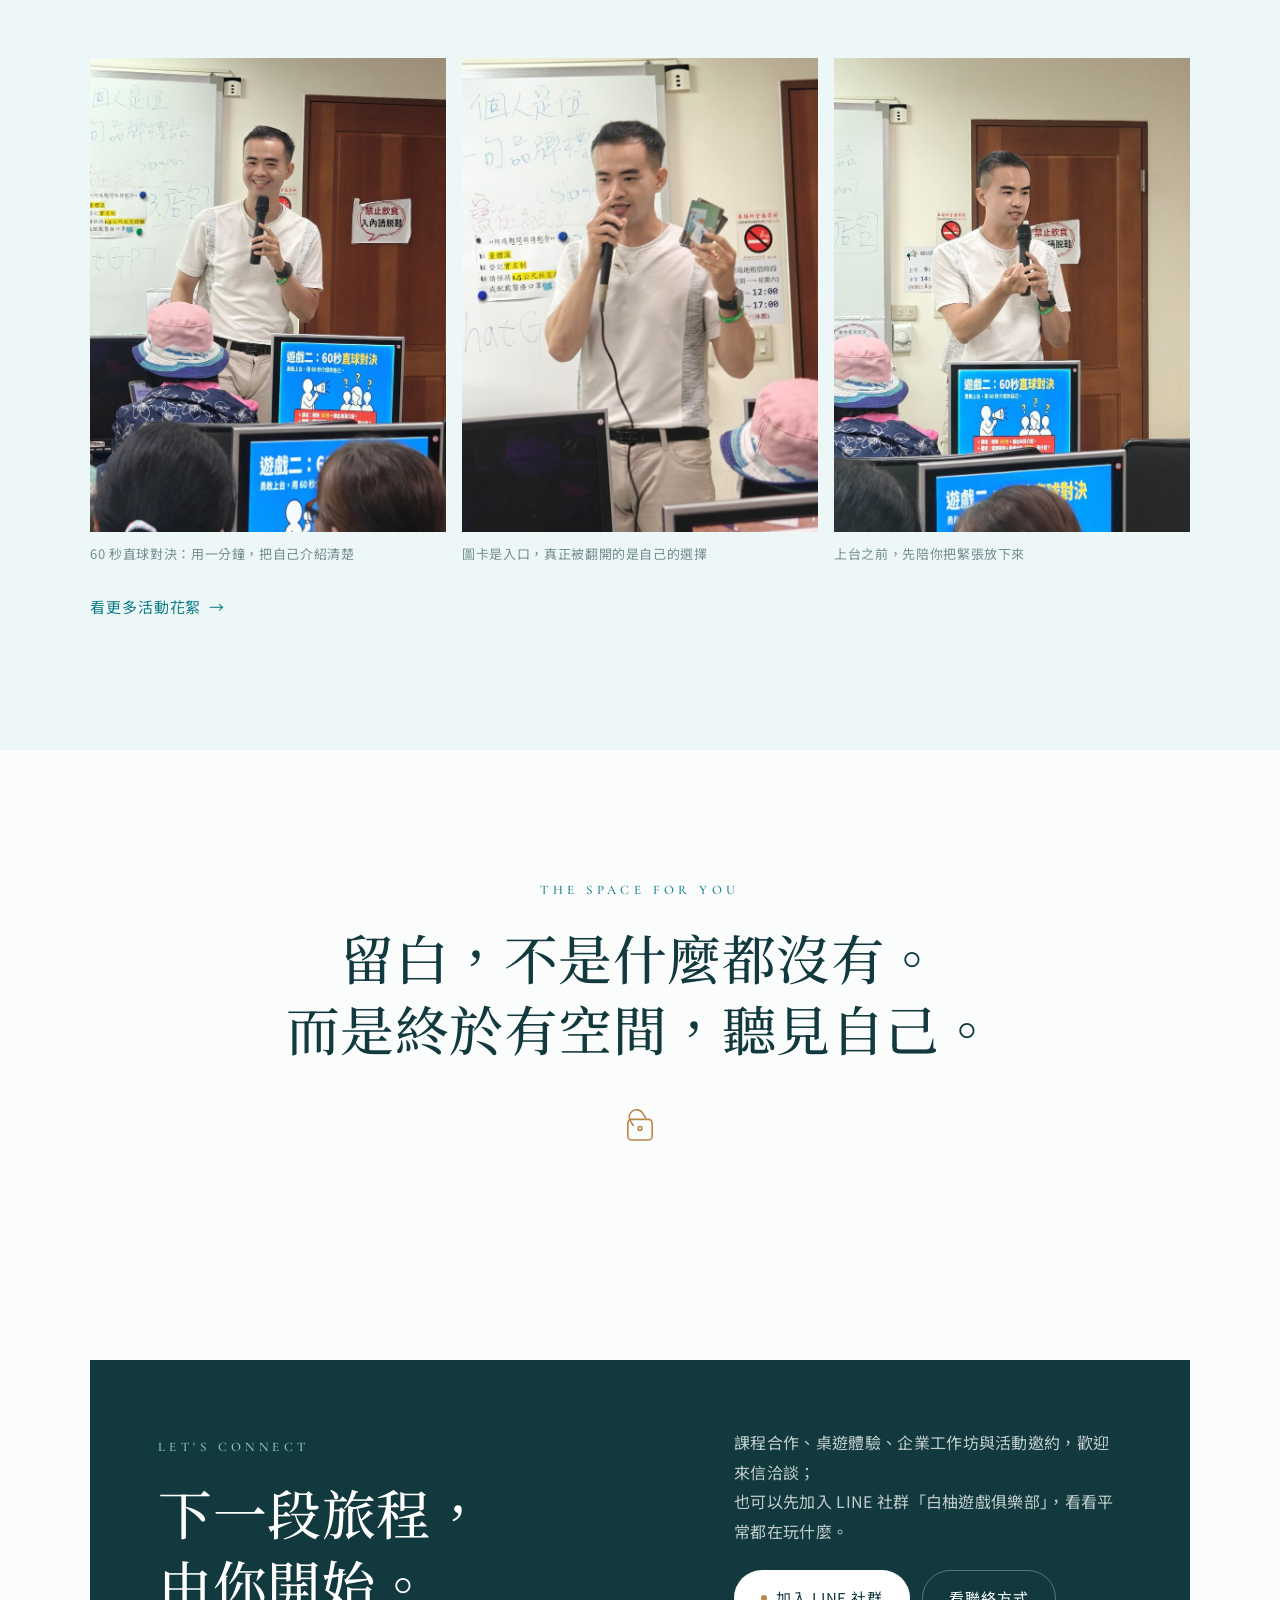
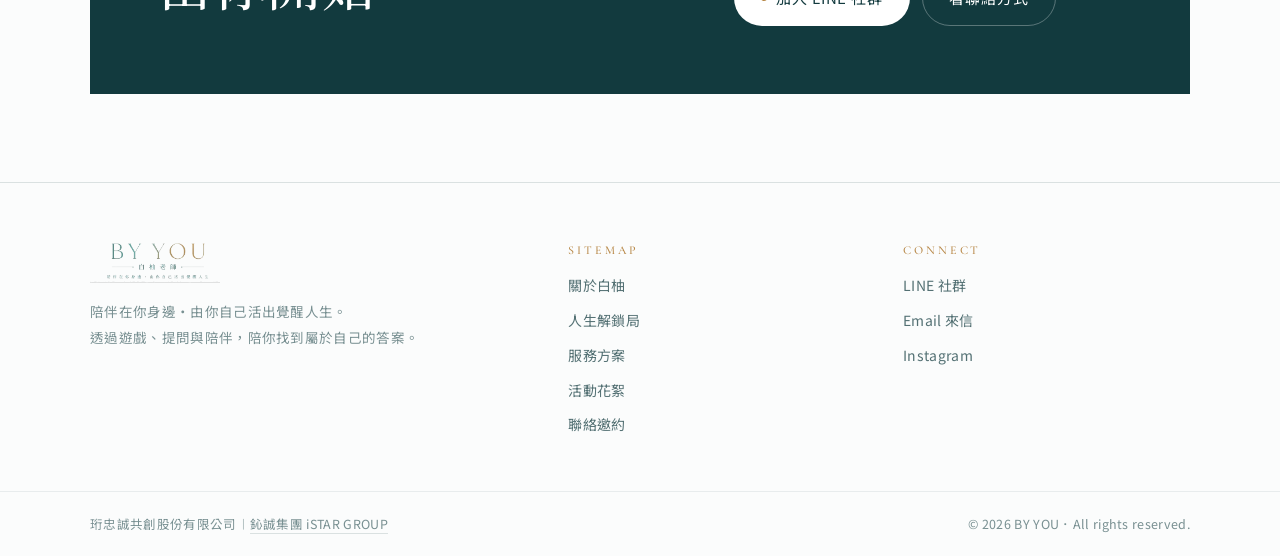
==== commit 180b5964: "Add files via upload updated main infomation" ====
--- a/index.html
+++ b/index.html
@@ -75,7 +75,7 @@
     <article data-reveal>
       <p class="eyebrow">The company</p>
       <h3><span data-text="company">珩忠誠共創股份有限公司</span></h3>
-      <p>營運與商業合作的主體。課程接洽、發票與簽約流程都由公司承接。</p>
+      <p><a class="tlink" data-link="group" href="https://www.iwillstar.com/"><span data-text="groupName">鈊誠集團</span>成員企業</a>。課程接洽、發票與簽約流程都由公司承接。</p>
     </article>
   </div>
 </section>
@@ -183,12 +183,12 @@
     </div>
     <div class="strip">
       <figure><a href="gallery.html">
-        <img src="assets/img/thumbs/talk-know-yourself.jpg" alt="「認識自己」——你有多久沒有好好看這個最重要的品牌？" loading="lazy">
-      </a><figcaption>「認識自己」——你有多久沒有好好看這個最重要的品牌？</figcaption></figure><figure><a href="gallery.html">
         <img src="assets/img/thumbs/game-60sec-smile.jpg" alt="60 秒直球對決：用一分鐘，把自己介紹清楚" loading="lazy">
       </a><figcaption>60 秒直球對決：用一分鐘，把自己介紹清楚</figcaption></figure><figure><a href="gallery.html">
         <img src="assets/img/thumbs/cards-branding.jpg" alt="圖卡是入口，真正被翻開的是自己的選擇" loading="lazy">
-      </a><figcaption>圖卡是入口，真正被翻開的是自己的選擇</figcaption></figure>
+      </a><figcaption>圖卡是入口，真正被翻開的是自己的選擇</figcaption></figure><figure><a href="gallery.html">
+        <img src="assets/img/thumbs/game-60sec-guide.jpg" alt="上台之前，先陪你把緊張放下來" loading="lazy">
+      </a><figcaption>上台之前，先陪你把緊張放下來</figcaption></figure>
     </div>
     <p style="margin-top:26px"><a class="tlink" href="gallery.html">看更多活動花絮</a></p>
   </div>
@@ -249,7 +249,7 @@
   </div>
   <div class="ft__bar">
     <div>
-      <span>營運主體｜<span data-text="company">珩忠誠共創股份有限公司</span></span>
+      <span><span data-text="company">珩忠誠共創股份有限公司</span>︱<a class="ft__group" data-link="group" href="https://www.iwillstar.com/"><span data-text="groupName">鈊誠集團 iSTAR GROUP</span></a></span>
       <span>© <span data-year>2026</span> BY YOU．All rights reserved.</span>
     </div>
   </div>
--- a/assets/css/style.css
+++ b/assets/css/style.css
@@ -144,7 +144,7 @@
 .hero .lede{margin-top:28px;max-width:33em}
 .hero .btns{margin-top:36px}
 .hero__fig{margin-top:clamp(48px,6vw,76px);position:relative}
-.hero__fig img{width:100%;height:clamp(280px,46vw,520px);object-fit:cover;object-position:center 28%}
+.hero__fig img{width:100%;height:auto}
 .hero__cap{
   margin-top:14px;display:flex;flex-wrap:wrap;gap:8px 18px;
   font-size:13px;letter-spacing:.08em;color:var(--ink-55)
@@ -220,17 +220,17 @@
 .quote strong{font-family:var(--latin);font-size:clamp(34px,5vw,54px);font-weight:400;color:var(--teal);letter-spacing:.04em}
 
 /* 人像 / 圖文 */
-.split{display:grid;grid-template-columns:minmax(0,.86fr) minmax(0,1.14fr);gap:clamp(28px,5vw,64px);align-items:start}
-.split img{width:100%;aspect-ratio:4/5;object-fit:cover;object-position:center 30%}
+.split{display:grid;grid-template-columns:minmax(0,1fr) minmax(0,1fr);gap:clamp(28px,5vw,64px);align-items:start}
+.split img{width:100%;height:auto}
 .figcap{margin-top:12px;font-size:13px;color:var(--ink-55);letter-spacing:.06em}
 
 /* 場域標籤 */
 .tags{display:flex;flex-wrap:wrap;gap:10px;margin-top:26px}
 .tags li{border:1px solid var(--line);border-radius:999px;padding:8px 18px;font-size:14px;color:var(--ink-70)}
 
-.strip{display:grid;grid-template-columns:repeat(3,1fr);gap:16px;margin-top:clamp(34px,4.5vw,52px)}
+.strip{display:grid;grid-template-columns:repeat(3,1fr);gap:16px;align-items:start;margin-top:clamp(34px,4.5vw,52px)}
 .strip figure{margin:0}
-.strip img{width:100%;aspect-ratio:4/5;object-fit:cover}
+.strip img{width:100%;height:auto}
 .strip figcaption{margin-top:10px;font-size:13px;color:var(--ink-55);letter-spacing:.05em}
 @media (max-width:640px){.strip{grid-template-columns:1fr}}
 
@@ -291,6 +291,8 @@
 .ft li{margin-bottom:9px;font-size:14px;color:var(--ink-70)}
 .ft li a:hover{color:var(--teal)}
 .ft__bar{border-top:1px solid var(--line-soft)}
+.ft__group{border-bottom:1px solid var(--line);transition:color .25s,border-color .25s}
+.ft__group:hover{color:var(--teal);border-color:var(--teal)}
 .ft__bar div{max-width:var(--max);margin-inline:auto;padding:20px var(--gut);
   display:flex;justify-content:space-between;gap:16px;flex-wrap:wrap;font-size:12.5px;color:var(--ink-55)}
 
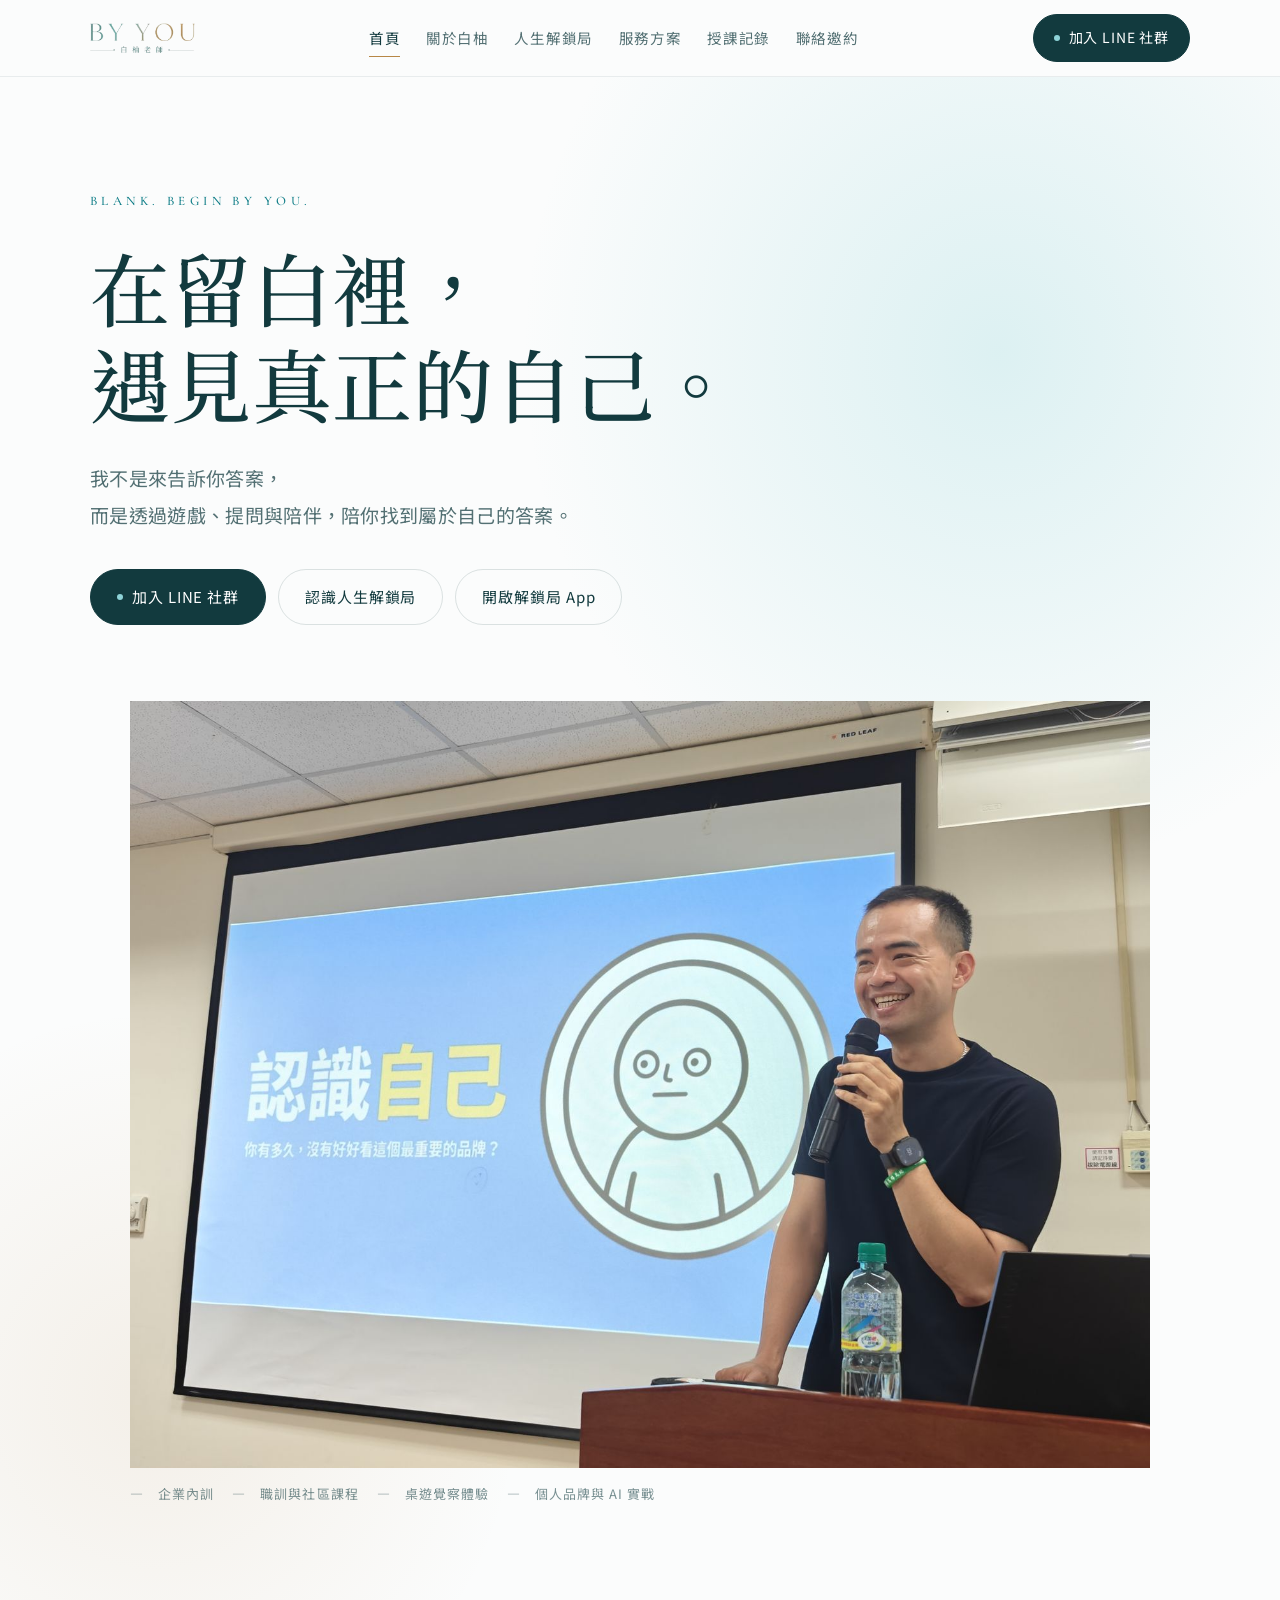
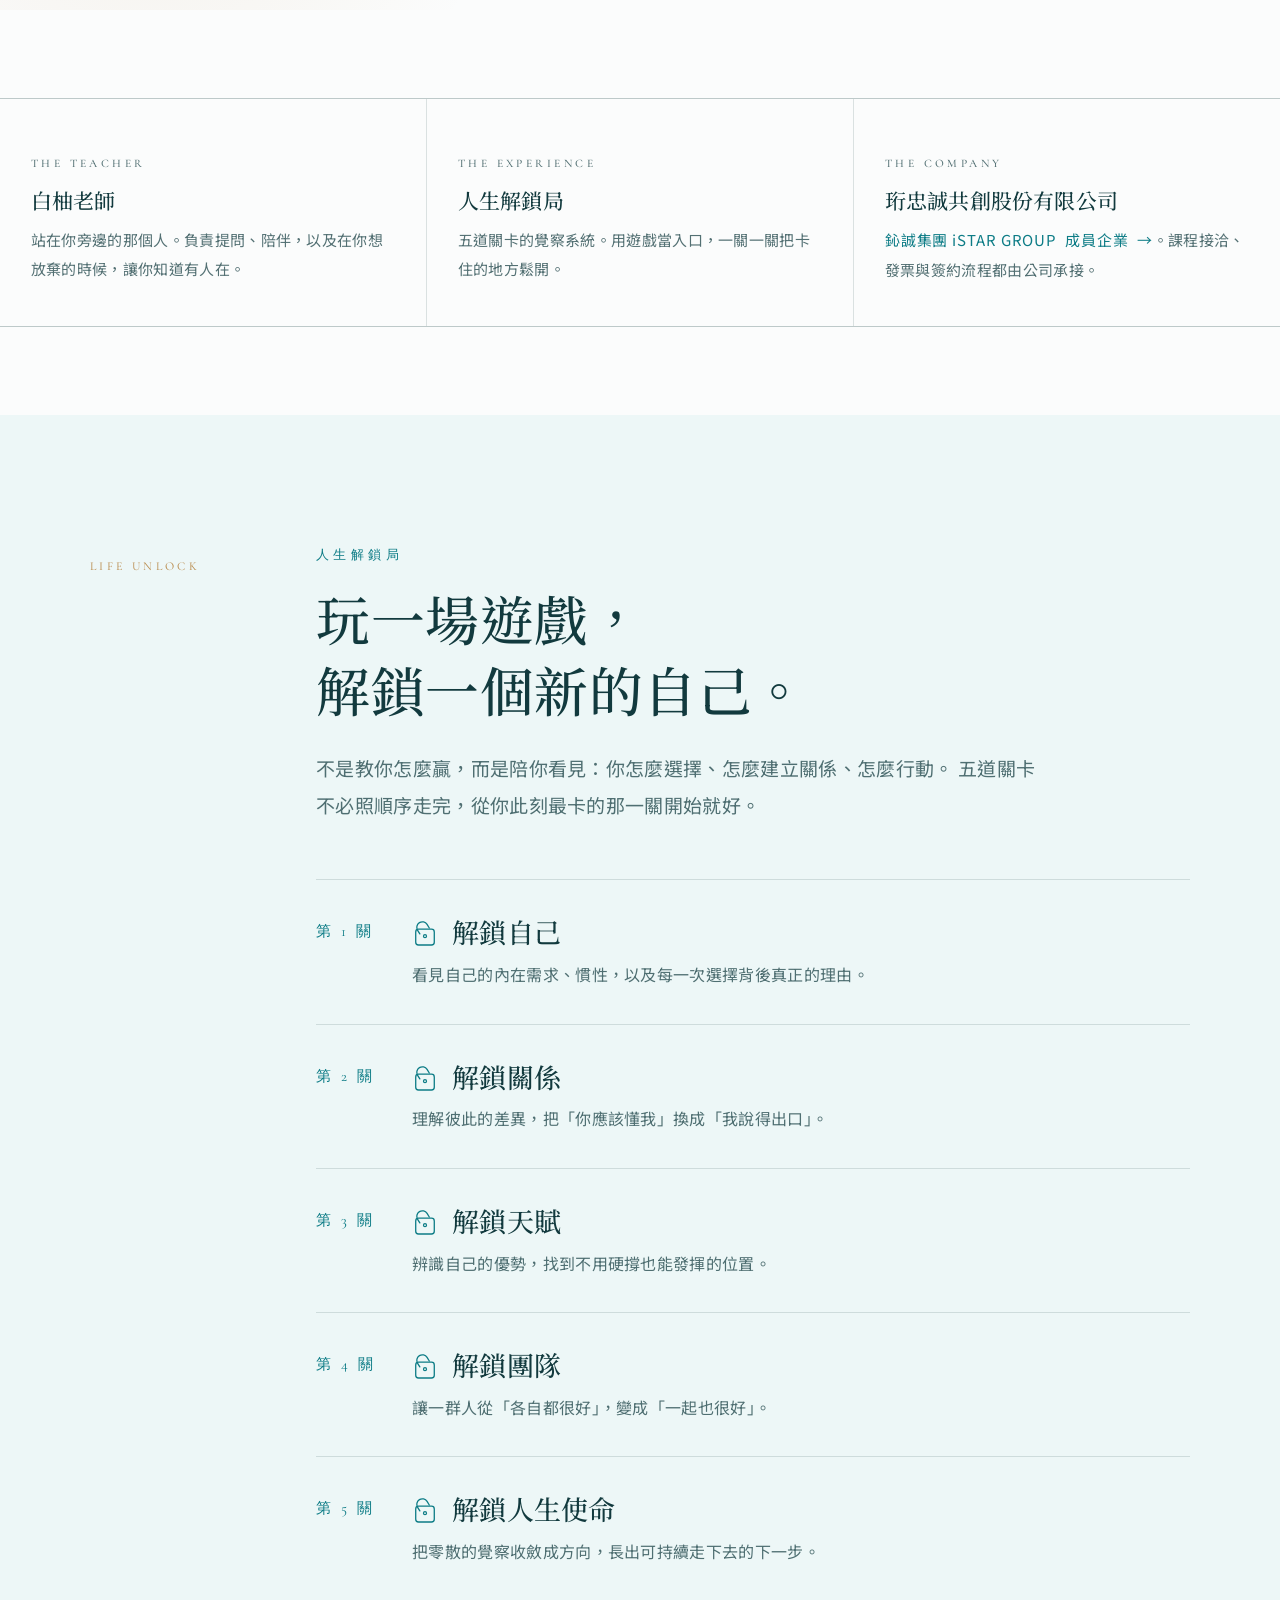
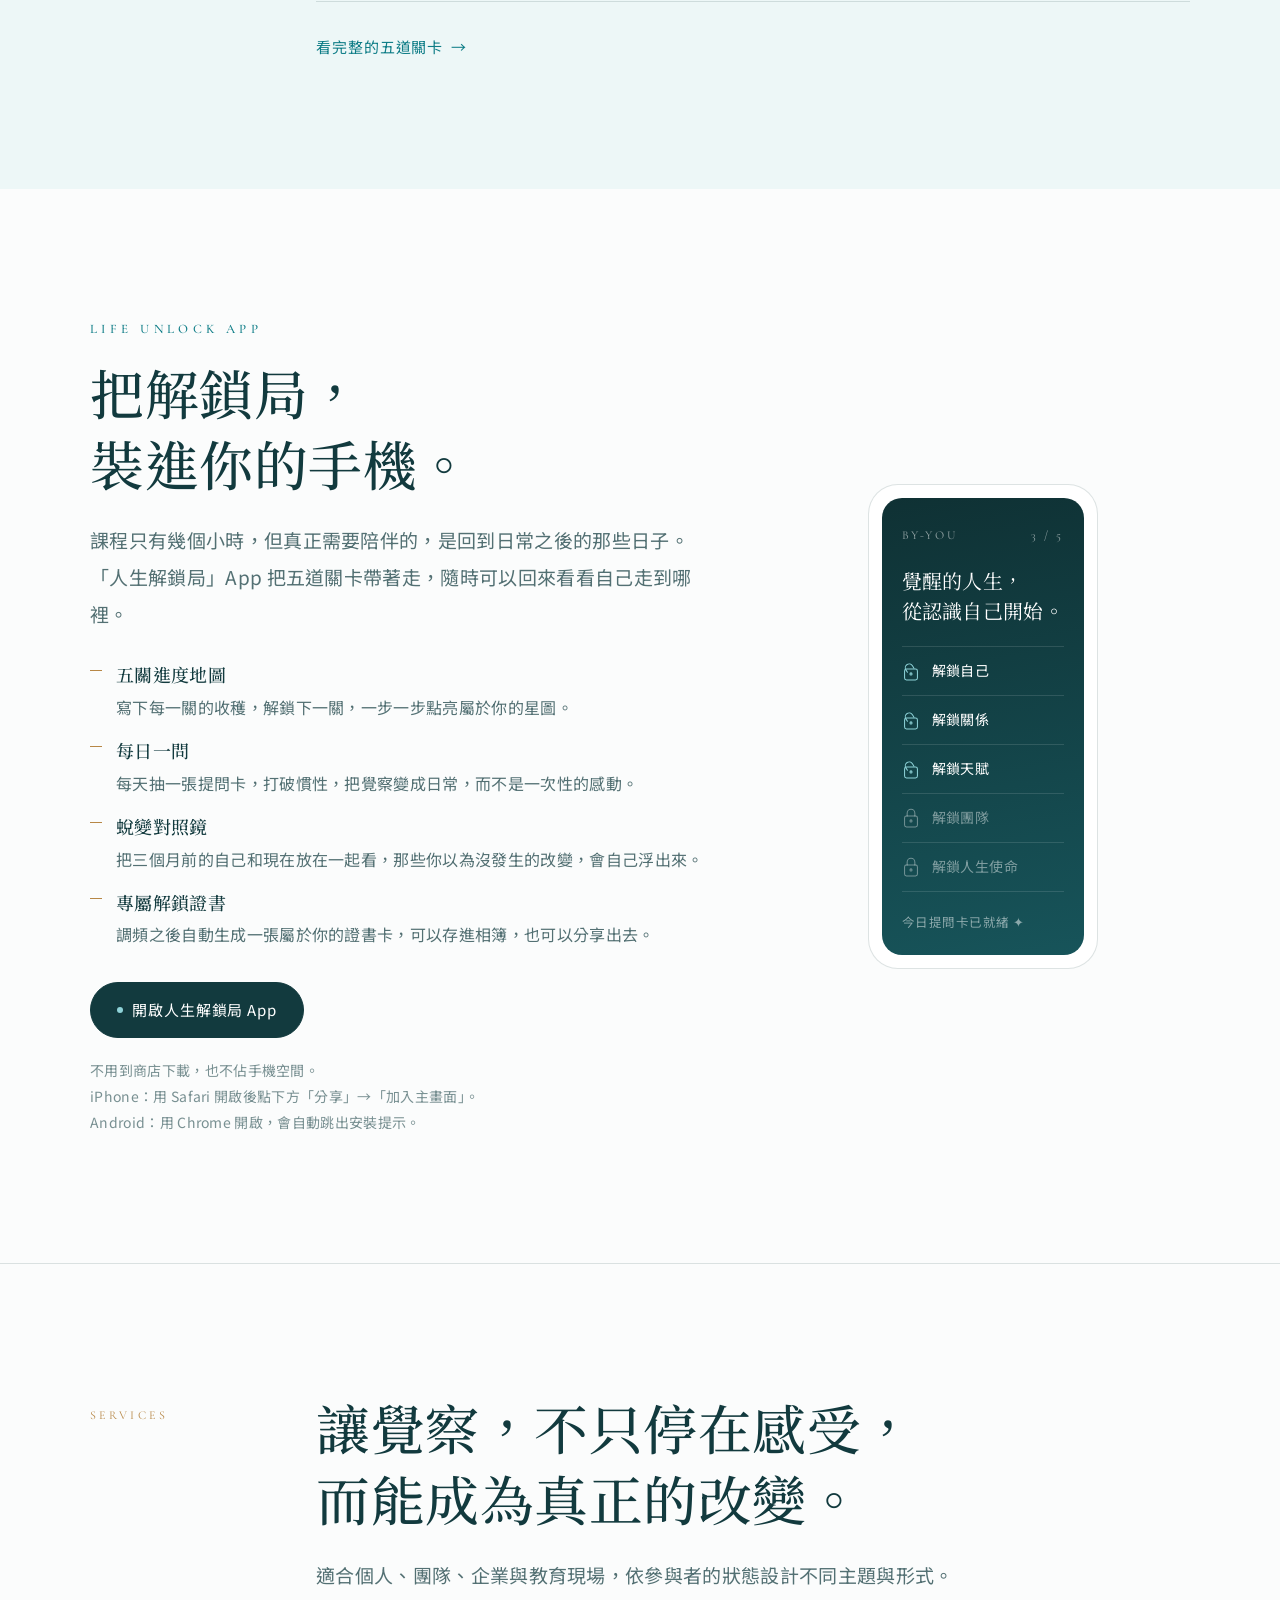
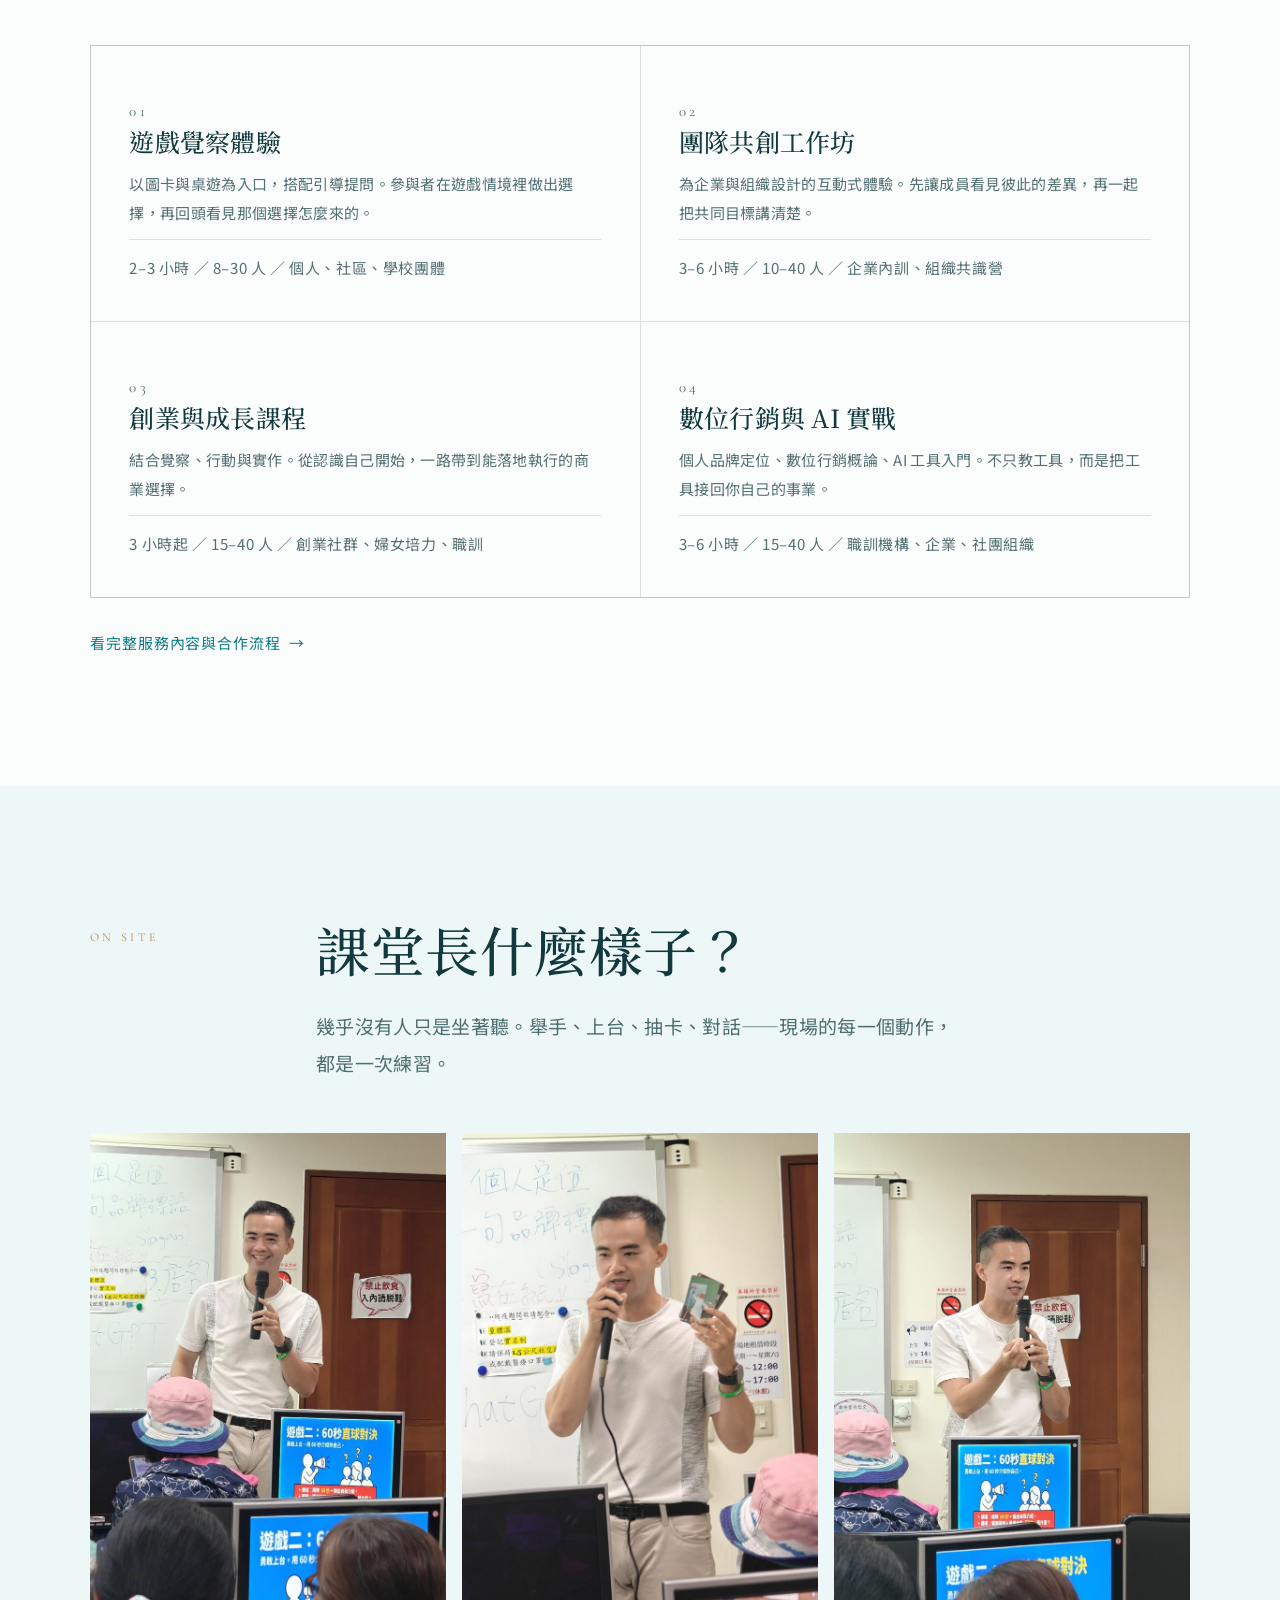
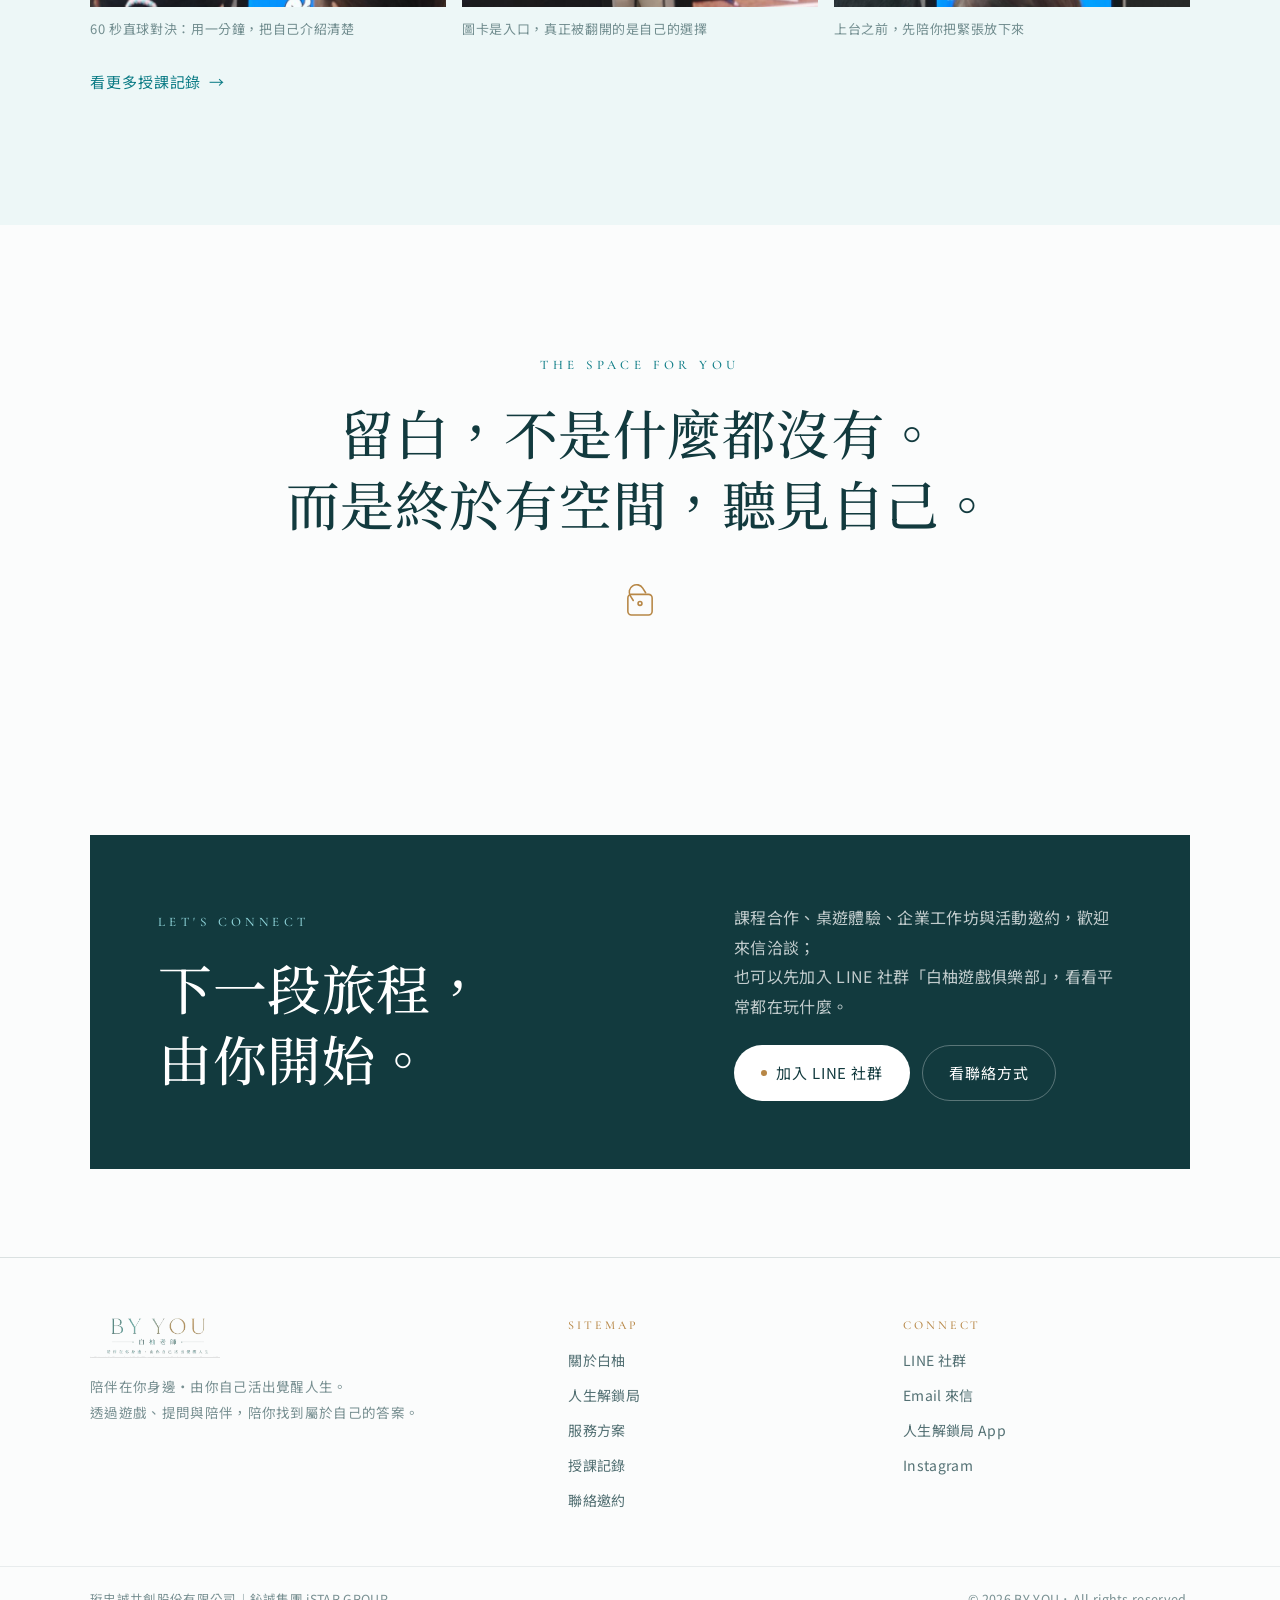
==== commit 1d7cdcf5: "Add files via upload add APP" ====
--- a/index.html
+++ b/index.html
@@ -27,7 +27,7 @@
     <a class="hd__logo" href="index.html" aria-label="BY YOU 白柚老師 首頁">
       <img src="assets/img/logo-mark.png" alt="BY YOU 白柚老師" width="332" height="95">
     </a>
-    <nav class="hd__nav" aria-label="主選單"><a href="index.html" aria-current="page">首頁</a><a href="about.html">關於白柚</a><a href="unlock.html">人生解鎖局</a><a href="services.html">服務方案</a><a href="gallery.html">活動花絮</a><a href="contact.html">聯絡邀約</a></nav>
+    <nav class="hd__nav" aria-label="主選單"><a href="index.html" aria-current="page">首頁</a><a href="about.html">關於白柚</a><a href="unlock.html">人生解鎖局</a><a href="services.html">服務方案</a><a href="gallery.html">授課記錄</a><a href="contact.html">聯絡邀約</a></nav>
     <a class="btn btn--solid hd__cta" data-link="line" href="contact.html">
       <span class="btn__dot"></span>加入 LINE 社群
     </a>
@@ -37,7 +37,7 @@
   </div>
 </header>
 <nav class="menu" id="mobile-menu" aria-label="行動版選單">
-  <a href="index.html" aria-current="page">首頁</a><a href="about.html">關於白柚</a><a href="unlock.html">人生解鎖局</a><a href="services.html">服務方案</a><a href="gallery.html">活動花絮</a><a href="contact.html">聯絡邀約</a>
+  <a href="index.html" aria-current="page">首頁</a><a href="about.html">關於白柚</a><a href="unlock.html">人生解鎖局</a><a href="services.html">服務方案</a><a href="gallery.html">授課記錄</a><a href="contact.html">聯絡邀約</a>
   <a class="btn btn--solid" data-link="line" href="contact.html"><span class="btn__dot"></span>加入 LINE 社群</a>
 </nav>
 
@@ -50,11 +50,12 @@
     <div class="btns">
       <a class="btn btn--solid" data-link="line" href="contact.html"><span class="btn__dot"></span>加入 LINE 社群</a>
       <a class="btn" href="unlock.html">認識人生解鎖局</a>
+      <a class="btn" data-link="app" href="https://by-you.vercel.app/" target="_blank" rel="noopener">開啟解鎖局 App</a>
     </div>
     <figure class="hero__fig" data-reveal>
       <img src="assets/img/gallery/talk-know-yourself.jpg" alt="白柚老師在課堂上帶領「認識自己」單元" width="1600" height="1203" fetchpriority="high">
       <figcaption class="hero__cap">
-        <span>企業內訓</span><span>公部門與職訓課程</span><span>桌遊覺察體驗</span><span>個人品牌與 AI 實戰</span>
+        <span>企業內訓</span><span>職訓與社區課程</span><span>桌遊覺察體驗</span><span>個人品牌與 AI 實戰</span>
       </figcaption>
     </figure>
   </div>
@@ -138,7 +139,36 @@
   </div>
 </section>
 
-<section class="sec">
+<section class="sec" id="app">
+  <div class="wrap">
+    <div class="appbox">
+      <div>
+        <p class="eyebrow">Life unlock app</p>
+        <h2 class="h-lg" style="margin-top:16px">把解鎖局，<br>裝進你的手機。</h2>
+        <p class="lede" style="margin-top:22px;max-width:34em">課程只有幾個小時，但真正需要陪伴的，是回到日常之後的那些日子。「人生解鎖局」App 把五道關卡帶著走，隨時可以回來看看自己走到哪裡。</p>
+        <ul class="ticks"><li><b>五關進度地圖</b>寫下每一關的收穫，解鎖下一關，一步一步點亮屬於你的星圖。</li><li><b>每日一問</b>每天抽一張提問卡，打破慣性，把覺察變成日常，而不是一次性的感動。</li><li><b>蛻變對照鏡</b>把三個月前的自己和現在放在一起看，那些你以為沒發生的改變，會自己浮出來。</li><li><b>專屬解鎖證書</b>調頻之後自動生成一張屬於你的證書卡，可以存進相簿，也可以分享出去。</li></ul>
+        <div class="btns" style="margin-top:32px">
+          <a class="btn btn--solid" data-link="app" href="https://by-you.vercel.app/" target="_blank" rel="noopener">
+            <span class="btn__dot"></span>開啟人生解鎖局 App
+          </a>
+        </div>
+        <p class="appnote">不用到商店下載，也不佔手機空間。<br>
+          iPhone：用 Safari 開啟後點下方「分享」→「加入主畫面」。<br>
+          Android：用 Chrome 開啟，會自動跳出安裝提示。</p>
+      </div>
+      <div class="phone" aria-hidden="true">
+      <div class="phone__scr">
+        <div class="phone__bar"><span>BY-YOU</span><span>3 / 5</span></div>
+        <p class="phone__t">覺醒的人生，<br>從認識自己開始。</p>
+        <div class="pgates"><div class="pg on"><svg class="lock" viewBox="0 0 28 34" aria-hidden="true"><path class="lock__shackle" d="M8 14V9.5a6 6 0 0 1 12 0V14"/><rect x="4" y="14" width="20" height="17" rx="3"/><circle cx="14" cy="21.5" r="1.6"/></svg><span>解鎖自己</span></div><div class="pg on"><svg class="lock" viewBox="0 0 28 34" aria-hidden="true"><path class="lock__shackle" d="M8 14V9.5a6 6 0 0 1 12 0V14"/><rect x="4" y="14" width="20" height="17" rx="3"/><circle cx="14" cy="21.5" r="1.6"/></svg><span>解鎖關係</span></div><div class="pg on"><svg class="lock" viewBox="0 0 28 34" aria-hidden="true"><path class="lock__shackle" d="M8 14V9.5a6 6 0 0 1 12 0V14"/><rect x="4" y="14" width="20" height="17" rx="3"/><circle cx="14" cy="21.5" r="1.6"/></svg><span>解鎖天賦</span></div><div class="pg"><svg class="lock" viewBox="0 0 28 34" aria-hidden="true"><path class="lock__shackle" d="M8 14V9.5a6 6 0 0 1 12 0V14"/><rect x="4" y="14" width="20" height="17" rx="3"/><circle cx="14" cy="21.5" r="1.6"/></svg><span>解鎖團隊</span></div><div class="pg"><svg class="lock" viewBox="0 0 28 34" aria-hidden="true"><path class="lock__shackle" d="M8 14V9.5a6 6 0 0 1 12 0V14"/><rect x="4" y="14" width="20" height="17" rx="3"/><circle cx="14" cy="21.5" r="1.6"/></svg><span>解鎖人生使命</span></div></div>
+        <p class="phone__f">今日提問卡已就緒 ✦</p>
+      </div>
+    </div>
+    </div>
+  </div>
+</section>
+
+<section class="sec sec--rule">
   <div class="wrap">
     <div class="rail">
       <p class="label">Services</p>
@@ -152,7 +182,7 @@
       <article class="card" data-reveal>
         <p class="card__k">01</p>
         <h3>遊戲覺察體驗</h3><p>以圖卡與桌遊為入口，搭配引導提問。參與者在遊戲情境裡做出選擇，再回頭看見那個選擇怎麼來的。</p>
-        <p class="card__meta">2–3 小時 ／ 8–30 人 ／ 個人、社區、公部門</p>
+        <p class="card__meta">2–3 小時 ／ 8–30 人 ／ 個人、社區、學校團體</p>
       </article><article class="card" data-reveal>
         <p class="card__k">02</p>
         <h3>團隊共創工作坊</h3><p>為企業與組織設計的互動式體驗。先讓成員看見彼此的差異，再一起把共同目標講清楚。</p>
@@ -164,7 +194,7 @@
       </article><article class="card" data-reveal>
         <p class="card__k">04</p>
         <h3>數位行銷與 AI 實戰</h3><p>個人品牌定位、數位行銷概論、AI 工具入門。不只教工具，而是把工具接回你自己的事業。</p>
-        <p class="card__meta">3–6 小時 ／ 15–40 人 ／ 職訓協會、公部門、企業</p>
+        <p class="card__meta">3–6 小時 ／ 15–40 人 ／ 職訓機構、企業、社團組織</p>
       </article>
     </div>
     <p style="margin-top:30px"><a class="tlink" href="services.html">看完整服務內容與合作流程</a></p>
@@ -190,7 +220,7 @@
         <img src="assets/img/thumbs/game-60sec-guide.jpg" alt="上台之前，先陪你把緊張放下來" loading="lazy">
       </a><figcaption>上台之前，先陪你把緊張放下來</figcaption></figure>
     </div>
-    <p style="margin-top:26px"><a class="tlink" href="gallery.html">看更多活動花絮</a></p>
+    <p style="margin-top:26px"><a class="tlink" href="gallery.html">看更多授課記錄</a></p>
   </div>
 </section>
 
@@ -233,7 +263,7 @@
         <li><a href="about.html">關於白柚</a></li>
         <li><a href="unlock.html">人生解鎖局</a></li>
         <li><a href="services.html">服務方案</a></li>
-        <li><a href="gallery.html">活動花絮</a></li>
+        <li><a href="gallery.html">授課記錄</a></li>
         <li><a href="contact.html">聯絡邀約</a></li>
       </ul>
     </div>
@@ -242,6 +272,7 @@
       <ul>
         <li data-link-row><a data-link="line" href="contact.html">LINE 社群</a></li>
         <li data-link-row><a data-link="email" href="contact.html">Email 來信</a></li>
+        <li><a data-link="app" href="https://by-you.vercel.app/" target="_blank" rel="noopener">人生解鎖局 App</a></li>
         <li data-link-row><a data-link="facebook" href="contact.html">Facebook</a></li>
         <li data-link-row><a data-link="instagram" href="contact.html">Instagram</a></li>
       </ul>
--- a/assets/css/style.css
+++ b/assets/css/style.css
@@ -209,6 +209,29 @@
   font-family:var(--latin);font-size:14px;letter-spacing:.14em;color:var(--gold)
 }
 .steps b{display:block;font-family:var(--serif);font-size:19px;font-weight:500;color:var(--ink);margin-bottom:2px}
+
+/* ---------- 人生解鎖局 App ---------- */
+.appbox{display:grid;grid-template-columns:minmax(0,1.2fr) minmax(0,.8fr);gap:clamp(32px,5vw,68px);align-items:center}
+.appbox--solo{grid-template-columns:1fr}
+.appbox .ticks{margin-top:26px}
+.ticks b{display:block;font-family:var(--serif);font-size:18px;font-weight:500;color:var(--ink);margin-bottom:1px}
+.appnote{margin-top:20px;font-size:14px;color:var(--ink-55);line-height:1.85}
+
+.phone{max-width:290px;margin-inline:auto;border:1px solid var(--line);border-radius:30px;padding:13px;background:#fff}
+.phone__scr{border-radius:20px;background:linear-gradient(170deg,#0f3134,#17545a);padding:26px 20px 22px;color:#fff}
+.phone__bar{display:flex;justify-content:space-between;align-items:baseline;font-family:var(--latin);font-size:12px;letter-spacing:.22em;color:rgba(255,255,255,.55)}
+.phone__t{margin-top:20px;font-family:var(--serif);font-size:20px;line-height:1.5}
+.pgates{margin-top:20px;border-top:1px solid rgba(255,255,255,.12)}
+.pg{display:flex;align-items:center;gap:12px;padding:11px 0;border-bottom:1px solid rgba(255,255,255,.12);
+    font-size:14px;letter-spacing:.03em;color:rgba(255,255,255,.45)}
+.pg .lock{width:18px;height:22px}
+.pg .lock *{stroke:rgba(255,255,255,.4);stroke-width:1.6}
+.pg.on{color:#fff}
+.pg.on .lock *{stroke:var(--teal-soft)}
+.pg.on .lock__shackle{transform:rotate(-32deg) translate(-1px,-2px)}
+.phone__f{margin-top:18px;font-size:12.5px;color:rgba(255,255,255,.5);letter-spacing:.04em}
+.sec--rule{border-top:1px solid var(--line)}
+@media (max-width:850px){.appbox{grid-template-columns:1fr}}
 
 /* 引言 */
 .quote{
